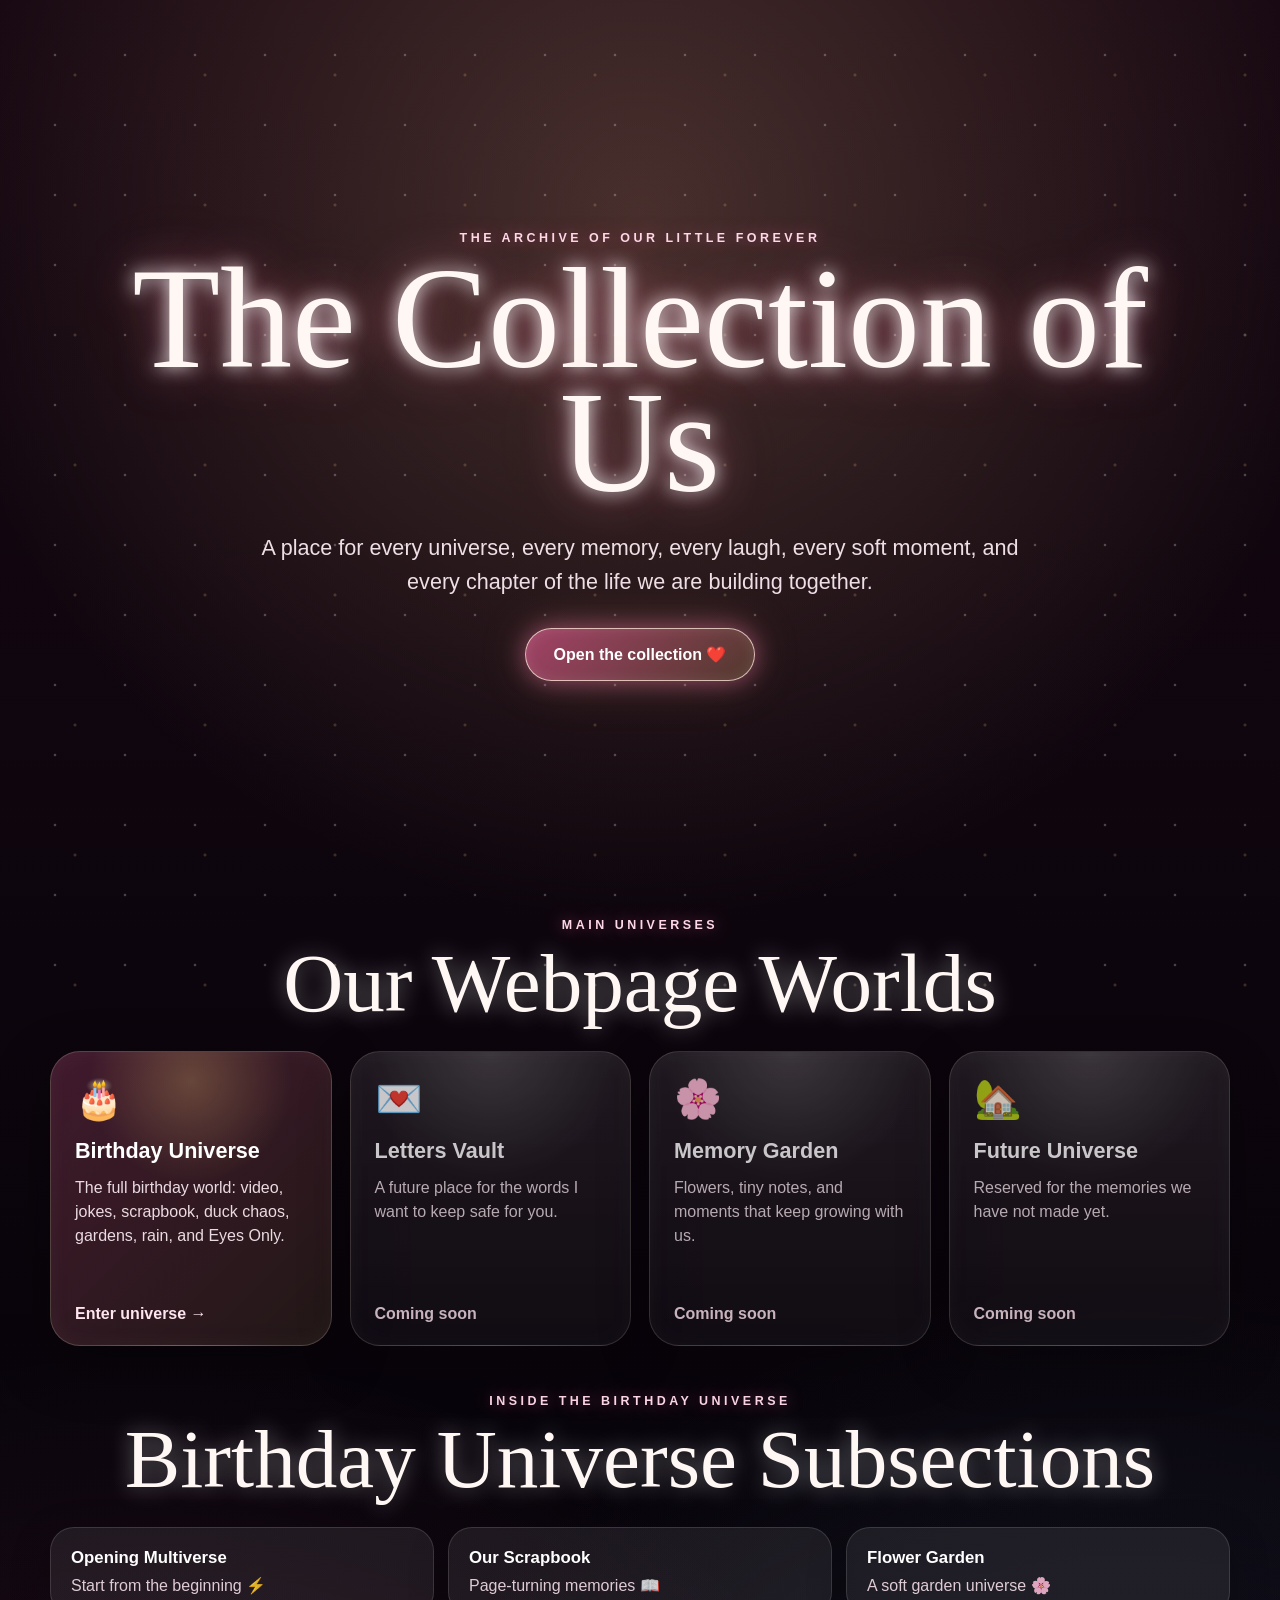
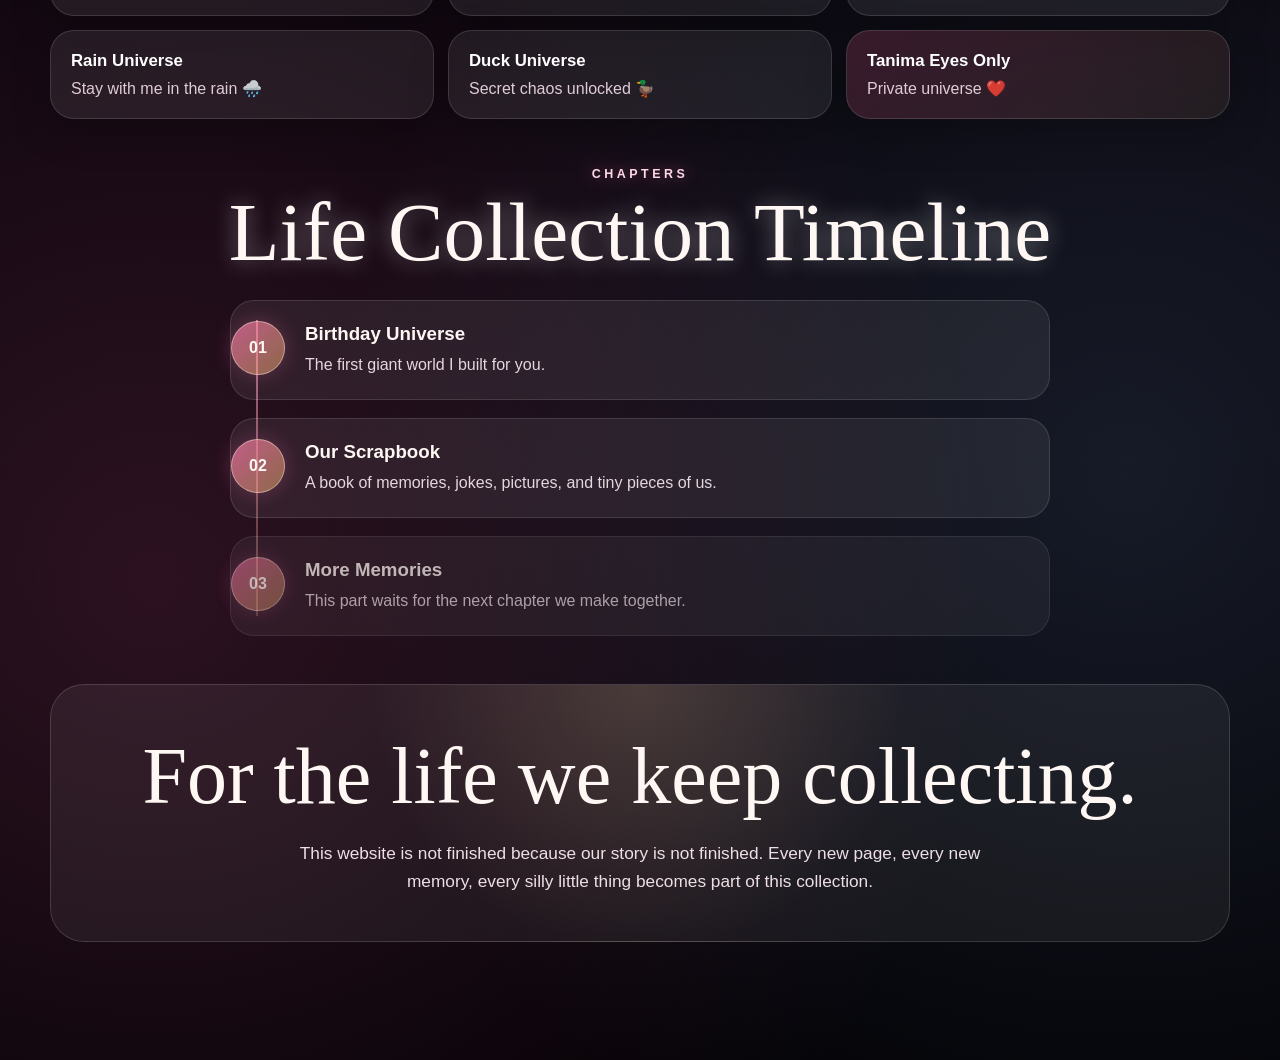
==== index.html @ 2f543d12 "Add files via upload" ====
<!DOCTYPE html>
<html lang="en">
<head>
  <meta charset="UTF-8" />
  <meta name="viewport" content="width=device-width, initial-scale=1.0" />
  <title>The Collection of Us ❤️</title>
  <link rel="stylesheet" href="style.css" />
</head>
<body>
  <div class="stars"></div>

  <main class="collection-page">
    <section class="hero">
      <p class="kicker">The archive of our little forever</p>
      <h1>The Collection of Us</h1>
      <p class="hero-text">
        A place for every universe, every memory, every laugh, every soft moment,
        and every chapter of the life we are building together.
      </p>
      <a class="main-enter" href="#collection">Open the collection ❤️</a>
    </section>

    <section id="collection" class="collection-section">
      <div class="section-heading">
        <p>main universes</p>
        <h2>Our Webpage Worlds</h2>
      </div>

      <div class="universe-grid">
        <a class="universe-card birthday-card" href="https://ashtonfarmer.github.io/AmarMishti/">
          <span class="icon">🎂</span>
          <h3>Birthday Universe</h3>
          <p>The full birthday world: video, jokes, scrapbook, duck chaos, gardens, rain, and Eyes Only.</p>
          <span class="enter">Enter universe →</span>
        </a>

        <article class="universe-card locked">
          <span class="icon">💌</span>
          <h3>Letters Vault</h3>
          <p>A future place for the words I want to keep safe for you.</p>
          <span class="enter">Coming soon</span>
        </article>

        <article class="universe-card locked">
          <span class="icon">🌸</span>
          <h3>Memory Garden</h3>
          <p>Flowers, tiny notes, and moments that keep growing with us.</p>
          <span class="enter">Coming soon</span>
        </article>

        <article class="universe-card locked">
          <span class="icon">🏡</span>
          <h3>Future Universe</h3>
          <p>Reserved for the memories we have not made yet.</p>
          <span class="enter">Coming soon</span>
        </article>
      </div>
    </section>

    <section class="subsection">
      <div class="section-heading">
        <p>inside the birthday universe</p>
        <h2>Birthday Universe Subsections</h2>
      </div>

      <div class="sub-grid">
        <a href="https://ashtonfarmer.github.io/AmarMishti/" class="sub-card">
          <strong>Opening Multiverse</strong>
          <span>Start from the beginning ⚡</span>
        </a>
        <a href="https://ashtonfarmer.github.io/AmarMishti/scrapbook.html" class="sub-card">
          <strong>Our Scrapbook</strong>
          <span>Page-turning memories 📖</span>
        </a>
        <a href="https://ashtonfarmer.github.io/AmarMishti/flower-garden.html" class="sub-card">
          <strong>Flower Garden</strong>
          <span>A soft garden universe 🌸</span>
        </a>
        <a href="https://ashtonfarmer.github.io/AmarMishti/rain-universe.html" class="sub-card">
          <strong>Rain Universe</strong>
          <span>Stay with me in the rain 🌧️</span>
        </a>
        <a href="https://ashtonfarmer.github.io/AmarMishti/duck-game.html" class="sub-card">
          <strong>Duck Universe</strong>
          <span>Secret chaos unlocked 🦆</span>
        </a>
        <a href="https://ashtonfarmer.github.io/AmarMishti/tanima-eyes-only.html" class="sub-card private-card">
          <strong>Tanima Eyes Only</strong>
          <span>Private universe ❤️</span>
        </a>
      </div>
    </section>

    <section class="timeline">
      <div class="section-heading">
        <p>chapters</p>
        <h2>Life Collection Timeline</h2>
      </div>

      <div class="timeline-line">
        <div class="moment">
          <span>01</span>
          <h3>Birthday Universe</h3>
          <p>The first giant world I built for you.</p>
        </div>
        <div class="moment">
          <span>02</span>
          <h3>Our Scrapbook</h3>
          <p>A book of memories, jokes, pictures, and tiny pieces of us.</p>
        </div>
        <div class="moment coming">
          <span>03</span>
          <h3>More Memories</h3>
          <p>This part waits for the next chapter we make together.</p>
        </div>
      </div>
    </section>

    <section class="final-note">
      <h2>For the life we keep collecting.</h2>
      <p>
        This website is not finished because our story is not finished.
        Every new page, every new memory, every silly little thing becomes part of this collection.
      </p>
    </section>
  </main>

  <script src="script.js"></script>
</body>
</html>
---- style.css ----
*{box-sizing:border-box}
html{scroll-behavior:smooth}
body{
  margin:0;
  min-height:100vh;
  color:#fff7f3;
  font-family:-apple-system,BlinkMacSystemFont,"Segoe UI",Arial,sans-serif;
  background:
    radial-gradient(circle at 50% 8%,rgba(255,192,145,.22),transparent 28%),
    radial-gradient(circle at 12% 82%,rgba(255,100,170,.16),transparent 34%),
    radial-gradient(circle at 88% 78%,rgba(140,190,255,.13),transparent 34%),
    linear-gradient(180deg,#160711 0%,#08040b 55%,#020104 100%);
  overflow-x:hidden;
}
.stars{
  position:fixed;
  inset:-120px;
  pointer-events:none;
  opacity:.28;
  background-image:
    radial-gradient(circle,rgba(255,255,255,.9) 1px,transparent 1.7px),
    radial-gradient(circle,rgba(255,210,140,.7) 1px,transparent 2px);
  background-size:70px 70px,130px 130px;
  animation:starDrift 35s linear infinite;
  z-index:0;
}
@keyframes starDrift{from{transform:translateY(0)}to{transform:translateY(-180px)}}
.collection-page{
  position:relative;
  z-index:2;
  width:min(1180px,94vw);
  margin:0 auto;
  padding:42px 0 70px;
}
.hero{
  min-height:92vh;
  display:grid;
  place-items:center;
  align-content:center;
  text-align:center;
  padding:42px 0;
}
.kicker,.section-heading p{
  margin:0 0 12px;
  color:#ffd8e8;
  text-transform:uppercase;
  letter-spacing:.28em;
  font-size:.78rem;
  font-weight:800;
  text-shadow:0 0 16px rgba(255,125,180,.55);
}
.hero h1{
  margin:0;
  font-family:"Brush Script MT","Segoe Script",cursive;
  font-size:clamp(4rem,12vw,9rem);
  font-weight:400;
  line-height:.86;
  text-shadow:0 0 18px rgba(255,255,255,.9),0 0 46px rgba(255,130,180,.58),0 0 90px rgba(255,190,110,.20);
}
.hero-text{
  max-width:760px;
  margin:26px auto 28px;
  color:#fff0f7;
  font-size:clamp(1.05rem,2.4vw,1.35rem);
  line-height:1.6;
  opacity:.92;
}
.main-enter{
  display:inline-block;
  padding:16px 28px;
  border-radius:999px;
  color:white;
  text-decoration:none;
  font-weight:900;
  border:1px solid rgba(255,235,220,.75);
  background:linear-gradient(135deg,rgba(255,100,160,.58),rgba(255,190,120,.22));
  box-shadow:0 0 25px rgba(255,120,180,.48),0 0 52px rgba(255,190,120,.18),inset 0 0 14px rgba(255,255,255,.10);
}
.collection-section,.subsection,.timeline,.final-note{margin:48px 0}
.section-heading{text-align:center;margin-bottom:28px}
.section-heading h2{
  margin:0;
  font-family:"Brush Script MT","Segoe Script",cursive;
  font-size:clamp(2.6rem,7vw,5.2rem);
  font-weight:400;
  line-height:.95;
  text-shadow:0 0 22px rgba(255,255,255,.42);
}
.universe-grid{
  display:grid;
  grid-template-columns:repeat(4,1fr);
  gap:18px;
}
.universe-card{
  position:relative;
  min-height:295px;
  padding:24px;
  border-radius:30px;
  color:white;
  text-decoration:none;
  overflow:hidden;
  background:radial-gradient(circle at top,rgba(255,255,255,.16),transparent 40%),linear-gradient(180deg,rgba(255,255,255,.11),rgba(255,255,255,.045));
  border:1px solid rgba(255,235,220,.20);
  box-shadow:0 18px 55px rgba(0,0,0,.38),inset 0 0 24px rgba(255,255,255,.045);
  backdrop-filter:blur(7px);
  transition:transform .35s ease, box-shadow .35s ease, border-color .35s ease;
}
.universe-card:hover{
  transform:translateY(-8px) scale(1.015);
  border-color:rgba(255,235,220,.42);
  box-shadow:0 24px 70px rgba(0,0,0,.48),0 0 32px rgba(255,130,180,.20),inset 0 0 26px rgba(255,255,255,.06);
}
.birthday-card{background:radial-gradient(circle at 50% 10%,rgba(255,210,120,.24),transparent 34%),linear-gradient(135deg,rgba(255,100,160,.22),rgba(255,190,120,.10))}
.locked{opacity:.78}
.icon{display:block;font-size:2.4rem;margin-bottom:16px}
.universe-card h3{margin:0 0 12px;font-size:1.35rem}
.universe-card p{margin:0;color:#fff0f7;line-height:1.5;opacity:.9}
.enter{position:absolute;left:24px;bottom:22px;color:#ffe5ef;font-weight:900}
.sub-grid{
  display:grid;
  grid-template-columns:repeat(3,1fr);
  gap:14px;
}
.sub-card{
  display:flex;
  flex-direction:column;
  gap:8px;
  padding:20px;
  border-radius:24px;
  color:white;
  text-decoration:none;
  background:rgba(255,255,255,.075);
  border:1px solid rgba(255,255,255,.13);
  box-shadow:0 12px 38px rgba(0,0,0,.25);
  transition:transform .28s ease, background .28s ease, border-color .28s ease;
}
.sub-card:hover{
  transform:translateY(-5px);
  background:rgba(255,255,255,.11);
  border-color:rgba(255,230,220,.32);
}
.sub-card strong{font-size:1.05rem}
.sub-card span{color:#ffe9f2;opacity:.86}
.private-card{background:linear-gradient(135deg,rgba(255,95,150,.18),rgba(255,190,120,.08))}
.timeline-line{
  position:relative;
  display:grid;
  gap:18px;
  max-width:820px;
  margin:0 auto;
}
.timeline-line:before{
  content:"";
  position:absolute;
  left:26px;
  top:20px;
  bottom:20px;
  width:2px;
  background:linear-gradient(180deg,rgba(255,150,190,.65),rgba(255,210,130,.20));
}
.moment{
  position:relative;
  padding:22px 22px 22px 74px;
  border-radius:24px;
  background:rgba(255,255,255,.07);
  border:1px solid rgba(255,255,255,.12);
}
.moment span{
  position:absolute;
  left:0;
  top:20px;
  width:54px;
  height:54px;
  display:grid;
  place-items:center;
  border-radius:50%;
  font-weight:900;
  background:linear-gradient(135deg,rgba(255,120,175,.70),rgba(255,195,110,.45));
  border:1px solid rgba(255,235,220,.45);
  box-shadow:0 0 20px rgba(255,120,180,.25);
}
.moment h3{margin:0 0 8px}
.moment p{margin:0;color:#fff0f7;line-height:1.5;opacity:.88}
.coming{opacity:.72}
.final-note{
  text-align:center;
  padding:46px 24px;
  border-radius:34px;
  background:radial-gradient(circle at top,rgba(255,210,150,.16),transparent 42%),rgba(255,255,255,.06);
  border:1px solid rgba(255,255,255,.14);
}
.final-note h2{
  margin:0;
  font-family:"Brush Script MT","Segoe Script",cursive;
  font-size:clamp(2.5rem,7vw,5rem);
  font-weight:400;
}
.final-note p{
  max-width:720px;
  margin:18px auto 0;
  color:#fff0f7;
  line-height:1.6;
  font-size:1.08rem;
  opacity:.92;
}
@media(max-width:980px){
  .universe-grid{grid-template-columns:repeat(2,1fr)}
  .sub-grid{grid-template-columns:repeat(2,1fr)}
}
@media(max-width:620px){
  .collection-page{width:min(94vw,520px);padding-top:26px}
  .hero{min-height:88vh}
  .universe-grid,.sub-grid{grid-template-columns:1fr}
  .universe-card{min-height:240px}
  .timeline-line:before{left:20px}
  .moment{padding-left:62px}
  .moment span{width:42px;height:42px}
}
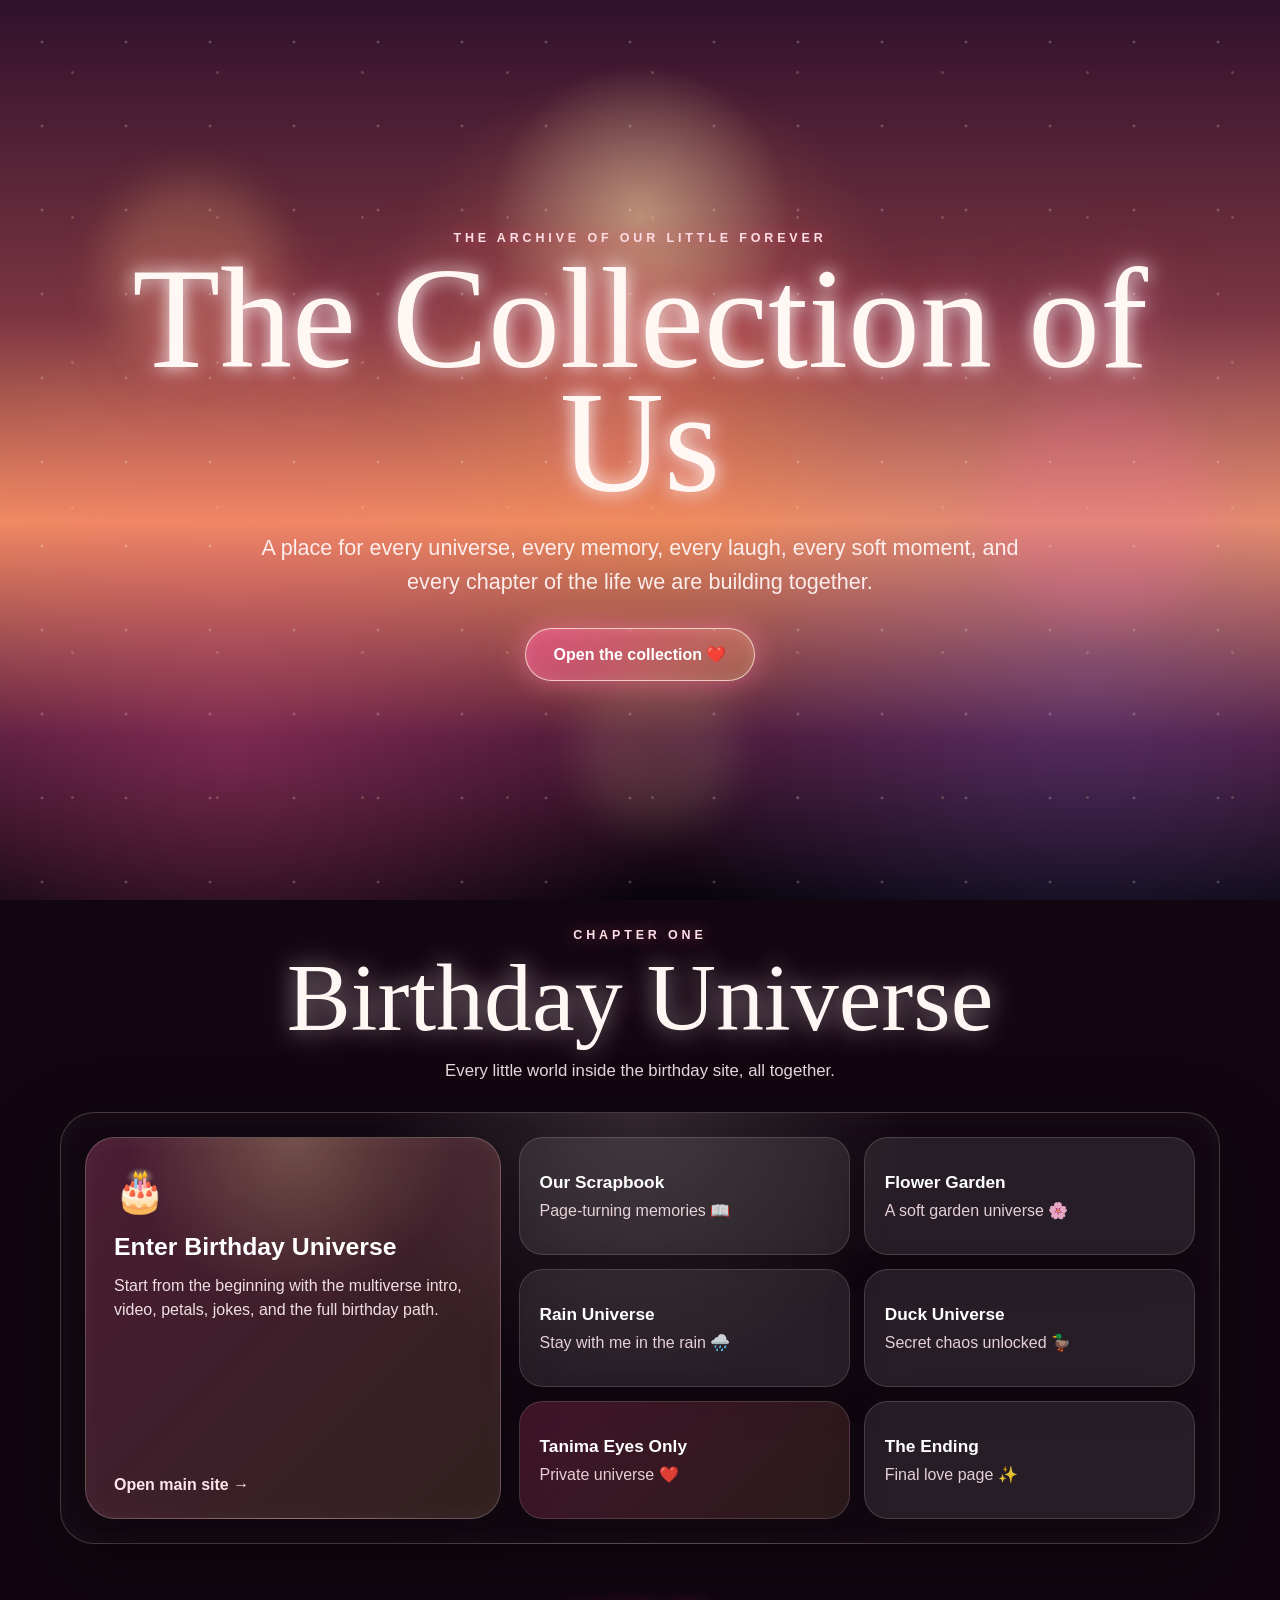
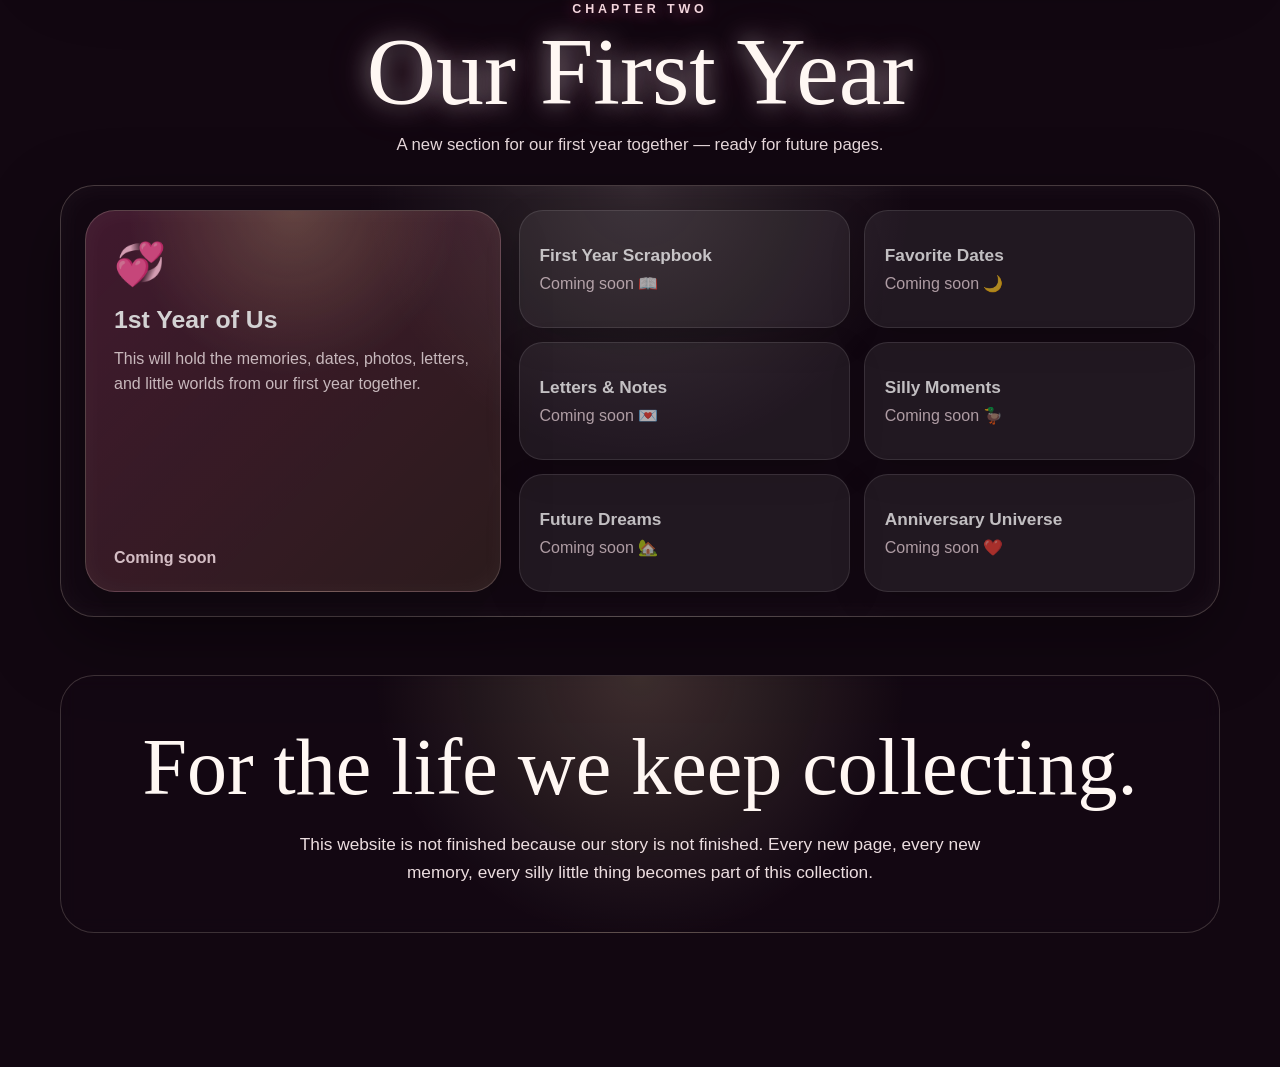
==== commit 20a9dfee: "Add files via upload" ====
--- a/index.html
+++ b/index.html
@@ -7,7 +7,10 @@
   <link rel="stylesheet" href="style.css" />
 </head>
 <body>
-  <div class="stars"></div>
+  <div class="sunset-sky" aria-hidden="true"></div>
+  <div class="floating-light light-one" aria-hidden="true"></div>
+  <div class="floating-light light-two" aria-hidden="true"></div>
+  <div class="floating-light light-three" aria-hidden="true"></div>
 
   <main class="collection-page">
     <section class="hero">
@@ -22,96 +25,98 @@
 
     <section id="collection" class="collection-section">
       <div class="section-heading">
-        <p>main universes</p>
-        <h2>Our Webpage Worlds</h2>
+        <p>chapter one</p>
+        <h2>Birthday Universe</h2>
+        <span>Every little world inside the birthday site, all together.</span>
       </div>
 
-      <div class="universe-grid">
-        <a class="universe-card birthday-card" href="https://ashtonfarmer.github.io/AmarMishti/">
+      <div class="section-card birthday-world">
+        <a class="feature-card" href="https://ashtonfarmer.github.io/AmarMishti/">
           <span class="icon">🎂</span>
-          <h3>Birthday Universe</h3>
-          <p>The full birthday world: video, jokes, scrapbook, duck chaos, gardens, rain, and Eyes Only.</p>
-          <span class="enter">Enter universe →</span>
+          <h3>Enter Birthday Universe</h3>
+          <p>Start from the beginning with the multiverse intro, video, petals, jokes, and the full birthday path.</p>
+          <b>Open main site →</b>
         </a>
 
-        <article class="universe-card locked">
-          <span class="icon">💌</span>
-          <h3>Letters Vault</h3>
-          <p>A future place for the words I want to keep safe for you.</p>
-          <span class="enter">Coming soon</span>
-        </article>
+        <div class="sub-grid">
+          <a href="https://ashtonfarmer.github.io/AmarMishti/scrapbook.html" class="sub-card">
+            <strong>Our Scrapbook</strong>
+            <span>Page-turning memories 📖</span>
+          </a>
 
-        <article class="universe-card locked">
-          <span class="icon">🌸</span>
-          <h3>Memory Garden</h3>
-          <p>Flowers, tiny notes, and moments that keep growing with us.</p>
-          <span class="enter">Coming soon</span>
-        </article>
+          <a href="https://ashtonfarmer.github.io/AmarMishti/flower-garden.html" class="sub-card">
+            <strong>Flower Garden</strong>
+            <span>A soft garden universe 🌸</span>
+          </a>
 
-        <article class="universe-card locked">
-          <span class="icon">🏡</span>
-          <h3>Future Universe</h3>
-          <p>Reserved for the memories we have not made yet.</p>
-          <span class="enter">Coming soon</span>
-        </article>
+          <a href="https://ashtonfarmer.github.io/AmarMishti/rain-universe.html" class="sub-card">
+            <strong>Rain Universe</strong>
+            <span>Stay with me in the rain 🌧️</span>
+          </a>
+
+          <a href="https://ashtonfarmer.github.io/AmarMishti/duck-game.html" class="sub-card">
+            <strong>Duck Universe</strong>
+            <span>Secret chaos unlocked 🦆</span>
+          </a>
+
+          <a href="https://ashtonfarmer.github.io/AmarMishti/tanima-eyes-only.html" class="sub-card private-card">
+            <strong>Tanima Eyes Only</strong>
+            <span>Private universe ❤️</span>
+          </a>
+
+          <a href="https://ashtonfarmer.github.io/AmarMishti/ending.html" class="sub-card">
+            <strong>The Ending</strong>
+            <span>Final love page ✨</span>
+          </a>
+        </div>
       </div>
     </section>
 
-    <section class="subsection">
+    <section class="collection-section">
       <div class="section-heading">
-        <p>inside the birthday universe</p>
-        <h2>Birthday Universe Subsections</h2>
+        <p>chapter two</p>
+        <h2>Our First Year</h2>
+        <span>A new section for our first year together — ready for future pages.</span>
       </div>
 
-      <div class="sub-grid">
-        <a href="https://ashtonfarmer.github.io/AmarMishti/" class="sub-card">
-          <strong>Opening Multiverse</strong>
-          <span>Start from the beginning ⚡</span>
-        </a>
-        <a href="https://ashtonfarmer.github.io/AmarMishti/scrapbook.html" class="sub-card">
-          <strong>Our Scrapbook</strong>
-          <span>Page-turning memories 📖</span>
-        </a>
-        <a href="https://ashtonfarmer.github.io/AmarMishti/flower-garden.html" class="sub-card">
-          <strong>Flower Garden</strong>
-          <span>A soft garden universe 🌸</span>
-        </a>
-        <a href="https://ashtonfarmer.github.io/AmarMishti/rain-universe.html" class="sub-card">
-          <strong>Rain Universe</strong>
-          <span>Stay with me in the rain 🌧️</span>
-        </a>
-        <a href="https://ashtonfarmer.github.io/AmarMishti/duck-game.html" class="sub-card">
-          <strong>Duck Universe</strong>
-          <span>Secret chaos unlocked 🦆</span>
-        </a>
-        <a href="https://ashtonfarmer.github.io/AmarMishti/tanima-eyes-only.html" class="sub-card private-card">
-          <strong>Tanima Eyes Only</strong>
-          <span>Private universe ❤️</span>
-        </a>
-      </div>
-    </section>
+      <div class="section-card year-card">
+        <article class="feature-card locked">
+          <span class="icon">💞</span>
+          <h3>1st Year of Us</h3>
+          <p>This will hold the memories, dates, photos, letters, and little worlds from our first year together.</p>
+          <b>Coming soon</b>
+        </article>
 
-    <section class="timeline">
-      <div class="section-heading">
-        <p>chapters</p>
-        <h2>Life Collection Timeline</h2>
-      </div>
+        <div class="sub-grid">
+          <article class="sub-card locked-small">
+            <strong>First Year Scrapbook</strong>
+            <span>Coming soon 📖</span>
+          </article>
 
-      <div class="timeline-line">
-        <div class="moment">
-          <span>01</span>
-          <h3>Birthday Universe</h3>
-          <p>The first giant world I built for you.</p>
-        </div>
-        <div class="moment">
-          <span>02</span>
-          <h3>Our Scrapbook</h3>
-          <p>A book of memories, jokes, pictures, and tiny pieces of us.</p>
-        </div>
-        <div class="moment coming">
-          <span>03</span>
-          <h3>More Memories</h3>
-          <p>This part waits for the next chapter we make together.</p>
+          <article class="sub-card locked-small">
+            <strong>Favorite Dates</strong>
+            <span>Coming soon 🌙</span>
+          </article>
+
+          <article class="sub-card locked-small">
+            <strong>Letters & Notes</strong>
+            <span>Coming soon 💌</span>
+          </article>
+
+          <article class="sub-card locked-small">
+            <strong>Silly Moments</strong>
+            <span>Coming soon 🦆</span>
+          </article>
+
+          <article class="sub-card locked-small">
+            <strong>Future Dreams</strong>
+            <span>Coming soon 🏡</span>
+          </article>
+
+          <article class="sub-card locked-small">
+            <strong>Anniversary Universe</strong>
+            <span>Coming soon ❤️</span>
+          </article>
         </div>
       </div>
     </section>
--- a/style.css
+++ b/style.css
@@ -5,33 +5,89 @@
   min-height:100vh;
   color:#fff7f3;
   font-family:-apple-system,BlinkMacSystemFont,"Segoe UI",Arial,sans-serif;
+  background:#120711;
+  overflow-x:hidden;
+}
+
+.sunset-sky{
+  position:fixed;
+  inset:0;
+  z-index:0;
+  pointer-events:none;
   background:
-    radial-gradient(circle at 50% 8%,rgba(255,192,145,.22),transparent 28%),
-    radial-gradient(circle at 12% 82%,rgba(255,100,170,.16),transparent 34%),
-    radial-gradient(circle at 88% 78%,rgba(140,190,255,.13),transparent 34%),
-    linear-gradient(180deg,#160711 0%,#08040b 55%,#020104 100%);
-  overflow-x:hidden;
-}
-.stars{
+    radial-gradient(circle at 50% 24%, rgba(255,238,186,.46), transparent 16%),
+    radial-gradient(circle at 50% 36%, rgba(255,151,100,.34), transparent 30%),
+    radial-gradient(circle at 18% 82%, rgba(255,88,148,.28), transparent 34%),
+    radial-gradient(circle at 85% 76%, rgba(132,119,255,.22), transparent 34%),
+    linear-gradient(180deg,#30112b 0%,#7b3542 35%,#ef8d5f 58%,#4a1836 82%,#08040b 100%);
+}
+
+.sunset-sky:after{
+  content:"";
+  position:absolute;
+  inset:0;
+  background:
+    radial-gradient(circle,rgba(255,255,255,.82) 1px,transparent 1.8px),
+    radial-gradient(circle,rgba(255,222,156,.70) 1px,transparent 2px);
+  background-size:84px 84px,145px 145px;
+  opacity:.28;
+  animation:starDrift 42s linear infinite;
+}
+
+@keyframes starDrift{
+  from{transform:translateY(0)}
+  to{transform:translateY(-180px)}
+}
+
+.floating-light{
   position:fixed;
-  inset:-120px;
+  z-index:1;
   pointer-events:none;
-  opacity:.28;
-  background-image:
-    radial-gradient(circle,rgba(255,255,255,.9) 1px,transparent 1.7px),
-    radial-gradient(circle,rgba(255,210,140,.7) 1px,transparent 2px);
-  background-size:70px 70px,130px 130px;
-  animation:starDrift 35s linear infinite;
-  z-index:0;
-}
-@keyframes starDrift{from{transform:translateY(0)}to{transform:translateY(-180px)}}
+  border-radius:999px;
+  filter:blur(22px);
+  opacity:.55;
+  animation:floatGlow 9s ease-in-out infinite;
+}
+
+.light-one{
+  width:180px;
+  height:180px;
+  left:8vw;
+  top:20vh;
+  background:rgba(255,185,116,.42);
+}
+
+.light-two{
+  width:230px;
+  height:230px;
+  right:5vw;
+  top:44vh;
+  background:rgba(255,104,165,.30);
+  animation-delay:-3s;
+}
+
+.light-three{
+  width:160px;
+  height:160px;
+  left:45vw;
+  bottom:8vh;
+  background:rgba(255,228,165,.24);
+  animation-delay:-6s;
+}
+
+@keyframes floatGlow{
+  0%,100%{transform:translateY(0) scale(1)}
+  50%{transform:translateY(-28px) scale(1.08)}
+}
+
 .collection-page{
   position:relative;
   z-index:2;
-  width:min(1180px,94vw);
+  width:min(1160px,94vw);
   margin:0 auto;
-  padding:42px 0 70px;
-}
+  padding:42px 0 76px;
+}
+
 .hero{
   min-height:92vh;
   display:grid;
@@ -40,31 +96,39 @@
   text-align:center;
   padding:42px 0;
 }
-.kicker,.section-heading p{
+
+.kicker,
+.section-heading p{
   margin:0 0 12px;
-  color:#ffd8e8;
+  color:#ffe0e8;
   text-transform:uppercase;
-  letter-spacing:.28em;
+  letter-spacing:.31em;
   font-size:.78rem;
-  font-weight:800;
-  text-shadow:0 0 16px rgba(255,125,180,.55);
-}
+  font-weight:900;
+  text-shadow:0 0 16px rgba(255,110,170,.65);
+}
+
 .hero h1{
   margin:0;
   font-family:"Brush Script MT","Segoe Script",cursive;
   font-size:clamp(4rem,12vw,9rem);
   font-weight:400;
   line-height:.86;
-  text-shadow:0 0 18px rgba(255,255,255,.9),0 0 46px rgba(255,130,180,.58),0 0 90px rgba(255,190,110,.20);
-}
+  text-shadow:
+    0 0 18px rgba(255,255,255,.95),
+    0 0 48px rgba(255,102,165,.56),
+    0 0 100px rgba(255,198,109,.25);
+}
+
 .hero-text{
   max-width:760px;
   margin:26px auto 28px;
-  color:#fff0f7;
+  color:#fff4f4;
   font-size:clamp(1.05rem,2.4vw,1.35rem);
   line-height:1.6;
-  opacity:.92;
-}
+  opacity:.95;
+}
+
 .main-enter{
   display:inline-block;
   padding:16px 28px;
@@ -72,147 +136,211 @@
   color:white;
   text-decoration:none;
   font-weight:900;
-  border:1px solid rgba(255,235,220,.75);
-  background:linear-gradient(135deg,rgba(255,100,160,.58),rgba(255,190,120,.22));
-  box-shadow:0 0 25px rgba(255,120,180,.48),0 0 52px rgba(255,190,120,.18),inset 0 0 14px rgba(255,255,255,.10);
-}
-.collection-section,.subsection,.timeline,.final-note{margin:48px 0}
-.section-heading{text-align:center;margin-bottom:28px}
+  border:1px solid rgba(255,235,220,.78);
+  background:linear-gradient(135deg,rgba(255,88,150,.62),rgba(255,183,98,.30));
+  box-shadow:0 0 26px rgba(255,108,170,.50),0 0 56px rgba(255,187,102,.22),inset 0 0 14px rgba(255,255,255,.12);
+}
+
+.collection-section,
+.final-note{
+  margin:58px 0;
+}
+
+.section-heading{
+  text-align:center;
+  margin-bottom:28px;
+}
+
 .section-heading h2{
   margin:0;
   font-family:"Brush Script MT","Segoe Script",cursive;
-  font-size:clamp(2.6rem,7vw,5.2rem);
+  font-size:clamp(3rem,8vw,6rem);
   font-weight:400;
-  line-height:.95;
-  text-shadow:0 0 22px rgba(255,255,255,.42);
-}
-.universe-grid{
+  line-height:.92;
+  text-shadow:0 0 24px rgba(255,255,255,.52),0 0 48px rgba(255,115,170,.22);
+}
+
+.section-heading span{
+  display:block;
+  margin:16px auto 0;
+  max-width:720px;
+  color:#fff0f2;
+  font-size:1.05rem;
+  line-height:1.5;
+  opacity:.9;
+}
+
+.section-card{
+  padding:24px;
+  border-radius:34px;
+  background:
+    radial-gradient(circle at top,rgba(255,247,230,.13),transparent 38%),
+    rgba(22,11,22,.48);
+  border:1px solid rgba(255,236,220,.22);
+  box-shadow:0 24px 75px rgba(0,0,0,.34),inset 0 0 28px rgba(255,255,255,.045);
+  backdrop-filter:blur(9px);
+}
+
+.birthday-world{
   display:grid;
-  grid-template-columns:repeat(4,1fr);
+  grid-template-columns:minmax(260px, .86fr) 1.4fr;
   gap:18px;
-}
-.universe-card{
+  align-items:stretch;
+}
+
+.year-card{
+  display:grid;
+  grid-template-columns:minmax(260px, .86fr) 1.4fr;
+  gap:18px;
+  align-items:stretch;
+}
+
+.feature-card{
   position:relative;
-  min-height:295px;
-  padding:24px;
+  min-height:310px;
+  padding:28px;
   border-radius:30px;
   color:white;
   text-decoration:none;
   overflow:hidden;
-  background:radial-gradient(circle at top,rgba(255,255,255,.16),transparent 40%),linear-gradient(180deg,rgba(255,255,255,.11),rgba(255,255,255,.045));
-  border:1px solid rgba(255,235,220,.20);
-  box-shadow:0 18px 55px rgba(0,0,0,.38),inset 0 0 24px rgba(255,255,255,.045);
-  backdrop-filter:blur(7px);
-  transition:transform .35s ease, box-shadow .35s ease, border-color .35s ease;
-}
-.universe-card:hover{
-  transform:translateY(-8px) scale(1.015);
-  border-color:rgba(255,235,220,.42);
-  box-shadow:0 24px 70px rgba(0,0,0,.48),0 0 32px rgba(255,130,180,.20),inset 0 0 26px rgba(255,255,255,.06);
-}
-.birthday-card{background:radial-gradient(circle at 50% 10%,rgba(255,210,120,.24),transparent 34%),linear-gradient(135deg,rgba(255,100,160,.22),rgba(255,190,120,.10))}
-.locked{opacity:.78}
-.icon{display:block;font-size:2.4rem;margin-bottom:16px}
-.universe-card h3{margin:0 0 12px;font-size:1.35rem}
-.universe-card p{margin:0;color:#fff0f7;line-height:1.5;opacity:.9}
-.enter{position:absolute;left:24px;bottom:22px;color:#ffe5ef;font-weight:900}
+  background:
+    radial-gradient(circle at 50% 0%,rgba(255,225,155,.25),transparent 38%),
+    linear-gradient(135deg,rgba(255,100,160,.24),rgba(255,190,120,.13));
+  border:1px solid rgba(255,235,220,.24);
+  box-shadow:0 18px 55px rgba(0,0,0,.30), inset 0 0 24px rgba(255,255,255,.045);
+  transition:transform .32s ease, box-shadow .32s ease;
+}
+
+.feature-card:hover{
+  transform:translateY(-7px) scale(1.01);
+  box-shadow:0 26px 75px rgba(0,0,0,.42),0 0 34px rgba(255,130,170,.25),inset 0 0 26px rgba(255,255,255,.06);
+}
+
+.locked{
+  opacity:.82;
+}
+
+.icon{
+  display:block;
+  font-size:2.6rem;
+  margin-bottom:18px;
+}
+
+.feature-card h3{
+  margin:0 0 13px;
+  font-size:1.55rem;
+}
+
+.feature-card p{
+  margin:0;
+  color:#fff0f2;
+  line-height:1.55;
+  opacity:.92;
+}
+
+.feature-card b{
+  position:absolute;
+  left:28px;
+  bottom:24px;
+  color:#ffe6ec;
+}
+
 .sub-grid{
   display:grid;
-  grid-template-columns:repeat(3,1fr);
+  grid-template-columns:repeat(2,1fr);
   gap:14px;
 }
+
 .sub-card{
   display:flex;
   flex-direction:column;
+  justify-content:center;
   gap:8px;
+  min-height:118px;
   padding:20px;
   border-radius:24px;
   color:white;
   text-decoration:none;
-  background:rgba(255,255,255,.075);
-  border:1px solid rgba(255,255,255,.13);
-  box-shadow:0 12px 38px rgba(0,0,0,.25);
-  transition:transform .28s ease, background .28s ease, border-color .28s ease;
-}
+  background:rgba(255,255,255,.085);
+  border:1px solid rgba(255,255,255,.145);
+  box-shadow:0 12px 38px rgba(0,0,0,.22);
+  transition:transform .26s ease, background .26s ease, border-color .26s ease;
+}
+
 .sub-card:hover{
   transform:translateY(-5px);
-  background:rgba(255,255,255,.11);
-  border-color:rgba(255,230,220,.32);
-}
-.sub-card strong{font-size:1.05rem}
-.sub-card span{color:#ffe9f2;opacity:.86}
-.private-card{background:linear-gradient(135deg,rgba(255,95,150,.18),rgba(255,190,120,.08))}
-.timeline-line{
-  position:relative;
-  display:grid;
-  gap:18px;
-  max-width:820px;
-  margin:0 auto;
-}
-.timeline-line:before{
-  content:"";
-  position:absolute;
-  left:26px;
-  top:20px;
-  bottom:20px;
-  width:2px;
-  background:linear-gradient(180deg,rgba(255,150,190,.65),rgba(255,210,130,.20));
-}
-.moment{
-  position:relative;
-  padding:22px 22px 22px 74px;
-  border-radius:24px;
-  background:rgba(255,255,255,.07);
-  border:1px solid rgba(255,255,255,.12);
-}
-.moment span{
-  position:absolute;
-  left:0;
-  top:20px;
-  width:54px;
-  height:54px;
-  display:grid;
-  place-items:center;
-  border-radius:50%;
-  font-weight:900;
-  background:linear-gradient(135deg,rgba(255,120,175,.70),rgba(255,195,110,.45));
-  border:1px solid rgba(255,235,220,.45);
-  box-shadow:0 0 20px rgba(255,120,180,.25);
-}
-.moment h3{margin:0 0 8px}
-.moment p{margin:0;color:#fff0f7;line-height:1.5;opacity:.88}
-.coming{opacity:.72}
+  background:rgba(255,255,255,.13);
+  border-color:rgba(255,230,220,.36);
+}
+
+.sub-card strong{
+  font-size:1.08rem;
+}
+
+.sub-card span{
+  color:#ffe9ef;
+  opacity:.88;
+}
+
+.private-card{
+  background:linear-gradient(135deg,rgba(255,75,140,.20),rgba(255,185,110,.10));
+}
+
+.locked-small{
+  opacity:.74;
+}
+
 .final-note{
   text-align:center;
   padding:46px 24px;
   border-radius:34px;
-  background:radial-gradient(circle at top,rgba(255,210,150,.16),transparent 42%),rgba(255,255,255,.06);
-  border:1px solid rgba(255,255,255,.14);
-}
+  background:radial-gradient(circle at top,rgba(255,224,172,.18),transparent 42%),rgba(22,11,22,.44);
+  border:1px solid rgba(255,235,220,.18);
+  backdrop-filter:blur(8px);
+}
+
 .final-note h2{
   margin:0;
   font-family:"Brush Script MT","Segoe Script",cursive;
-  font-size:clamp(2.5rem,7vw,5rem);
+  font-size:clamp(2.6rem,7vw,5rem);
   font-weight:400;
 }
+
 .final-note p{
   max-width:720px;
   margin:18px auto 0;
-  color:#fff0f7;
+  color:#fff0f2;
   line-height:1.6;
   font-size:1.08rem;
   opacity:.92;
 }
-@media(max-width:980px){
-  .universe-grid{grid-template-columns:repeat(2,1fr)}
-  .sub-grid{grid-template-columns:repeat(2,1fr)}
-}
+
+@media(max-width:900px){
+  .birthday-world,
+  .year-card{
+    grid-template-columns:1fr;
+  }
+}
+
 @media(max-width:620px){
-  .collection-page{width:min(94vw,520px);padding-top:26px}
-  .hero{min-height:88vh}
-  .universe-grid,.sub-grid{grid-template-columns:1fr}
-  .universe-card{min-height:240px}
-  .timeline-line:before{left:20px}
-  .moment{padding-left:62px}
-  .moment span{width:42px;height:42px}
-}
+  .collection-page{
+    width:min(94vw,520px);
+    padding-top:26px;
+  }
+
+  .hero{
+    min-height:88vh;
+  }
+
+  .section-card{
+    padding:16px;
+  }
+
+  .sub-grid{
+    grid-template-columns:1fr;
+  }
+
+  .feature-card{
+    min-height:250px;
+  }
+}
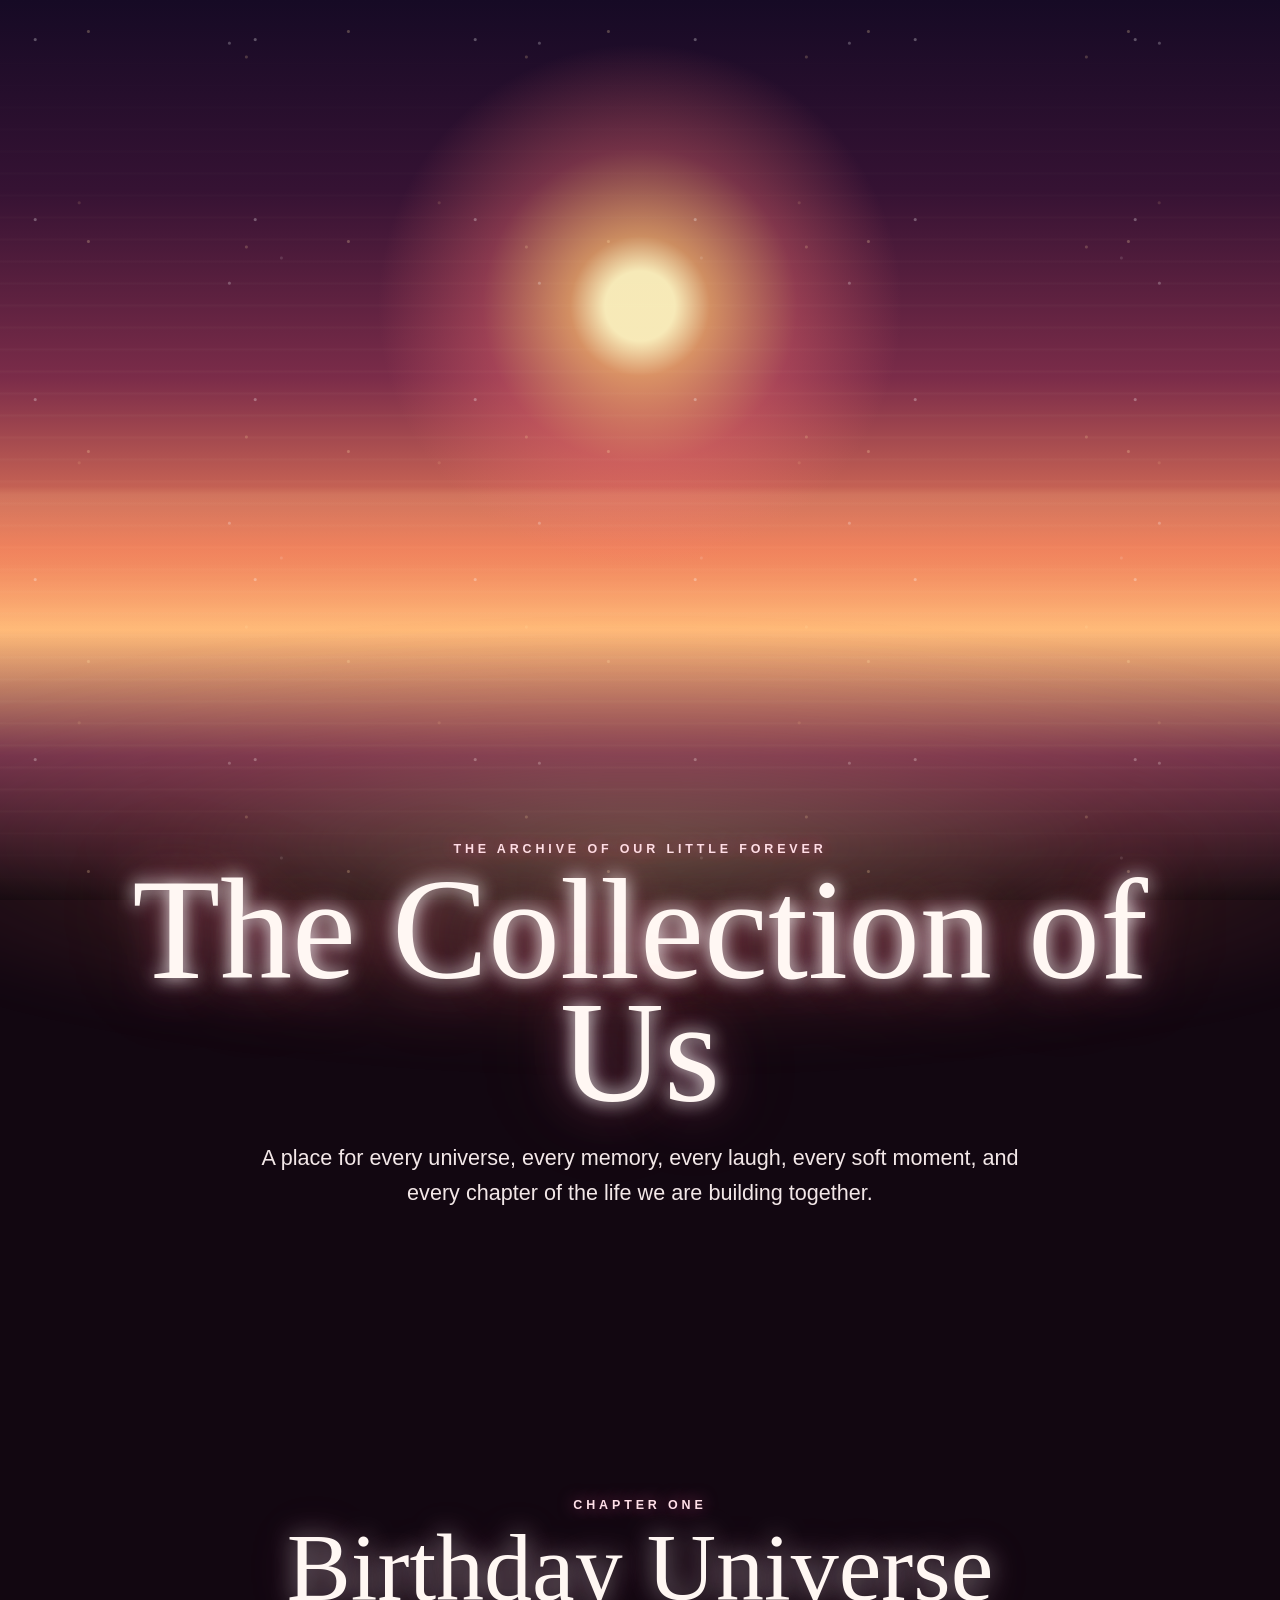
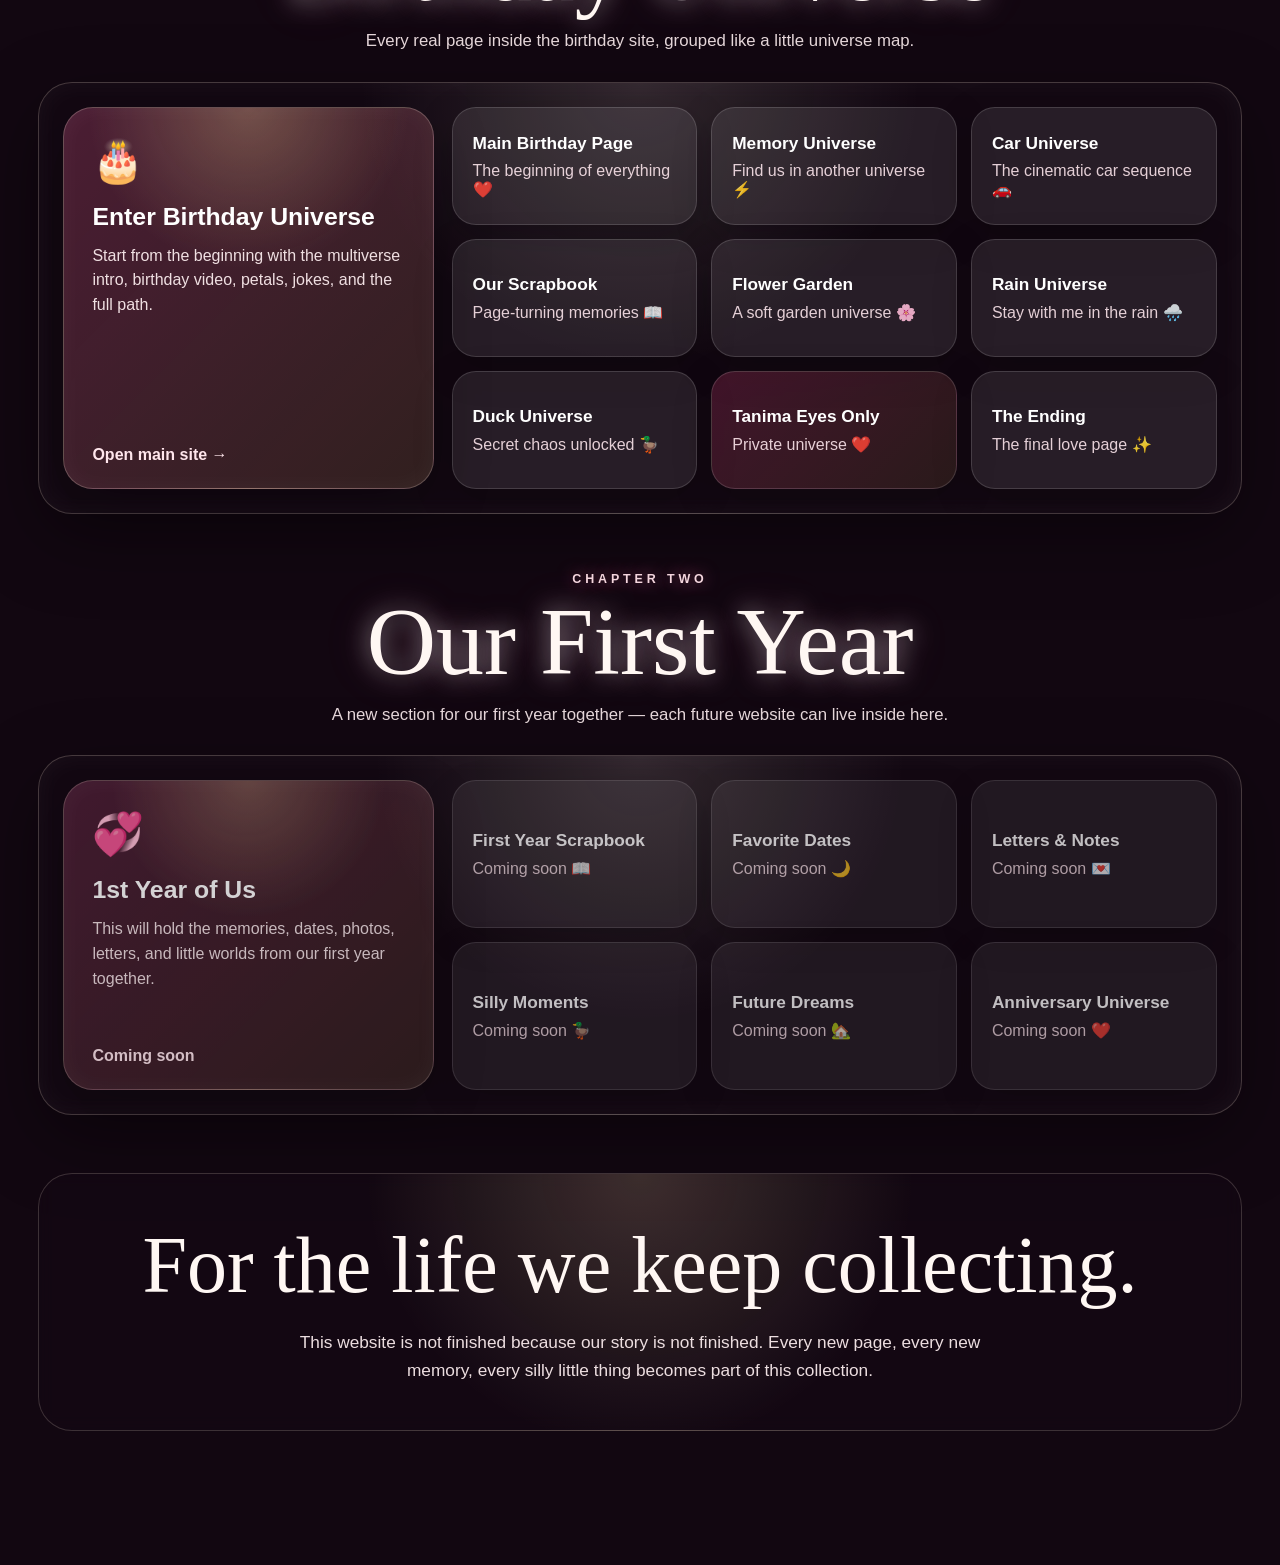
==== commit 8f617f73: "Add files via upload" ====
--- a/index.html
+++ b/index.html
@@ -20,25 +20,39 @@
         A place for every universe, every memory, every laugh, every soft moment,
         and every chapter of the life we are building together.
       </p>
-      <a class="main-enter" href="#collection">Open the collection ❤️</a>
-    </section>
+</section>
 
     <section id="collection" class="collection-section">
       <div class="section-heading">
         <p>chapter one</p>
         <h2>Birthday Universe</h2>
-        <span>Every little world inside the birthday site, all together.</span>
+        <span>Every real page inside the birthday site, grouped like a little universe map.</span>
       </div>
 
       <div class="section-card birthday-world">
         <a class="feature-card" href="https://ashtonfarmer.github.io/AmarMishti/">
           <span class="icon">🎂</span>
           <h3>Enter Birthday Universe</h3>
-          <p>Start from the beginning with the multiverse intro, video, petals, jokes, and the full birthday path.</p>
+          <p>Start from the beginning with the multiverse intro, birthday video, petals, jokes, and the full path.</p>
           <b>Open main site →</b>
         </a>
 
         <div class="sub-grid">
+          <a href="https://ashtonfarmer.github.io/AmarMishti/" class="sub-card">
+            <strong>Main Birthday Page</strong>
+            <span>The beginning of everything ❤️</span>
+          </a>
+
+          <a href="https://ashtonfarmer.github.io/AmarMishti/memory.html" class="sub-card">
+            <strong>Memory Universe</strong>
+            <span>Find us in another universe ⚡</span>
+          </a>
+
+          <a href="https://ashtonfarmer.github.io/AmarMishti/car-sequence.html" class="sub-card">
+            <strong>Car Universe</strong>
+            <span>The cinematic car sequence 🚗</span>
+          </a>
+
           <a href="https://ashtonfarmer.github.io/AmarMishti/scrapbook.html" class="sub-card">
             <strong>Our Scrapbook</strong>
             <span>Page-turning memories 📖</span>
@@ -66,7 +80,7 @@
 
           <a href="https://ashtonfarmer.github.io/AmarMishti/ending.html" class="sub-card">
             <strong>The Ending</strong>
-            <span>Final love page ✨</span>
+            <span>The final love page ✨</span>
           </a>
         </div>
       </div>
@@ -76,7 +90,7 @@
       <div class="section-heading">
         <p>chapter two</p>
         <h2>Our First Year</h2>
-        <span>A new section for our first year together — ready for future pages.</span>
+        <span>A new section for our first year together — each future website can live inside here.</span>
       </div>
 
       <div class="section-card year-card">
--- a/style.css
+++ b/style.css
@@ -8,18 +8,25 @@
   background:#120711;
   overflow-x:hidden;
 }
-
 .sunset-sky{
   position:fixed;
   inset:0;
   z-index:0;
   pointer-events:none;
   background:
-    radial-gradient(circle at 50% 24%, rgba(255,238,186,.46), transparent 16%),
-    radial-gradient(circle at 50% 36%, rgba(255,151,100,.34), transparent 30%),
-    radial-gradient(circle at 18% 82%, rgba(255,88,148,.28), transparent 34%),
-    radial-gradient(circle at 85% 76%, rgba(132,119,255,.22), transparent 34%),
-    linear-gradient(180deg,#30112b 0%,#7b3542 35%,#ef8d5f 58%,#4a1836 82%,#08040b 100%);
+    radial-gradient(circle at 50% 34%, rgba(255,244,190,.95) 0 4%, rgba(255,186,112,.72) 8%, rgba(255,116,116,.33) 18%, transparent 30%),
+    linear-gradient(180deg,#160a25 0%,#351233 21%,#7b2c49 42%,#ee7f5a 61%,#ffbd7a 70%,#71324b 84%,#08040b 100%);
+}
+
+.sunset-sky:before{
+  content:"";
+  position:absolute;
+  inset:0;
+  background:
+    linear-gradient(180deg, transparent 0 54%, rgba(255,216,155,.18) 55%, rgba(255,134,102,.12) 63%, transparent 78%),
+    repeating-linear-gradient(180deg, transparent 0 18px, rgba(255,235,190,.055) 19px, transparent 22px);
+  opacity:.75;
+  mask-image:linear-gradient(180deg, transparent 0%, black 45%, black 86%, transparent 100%);
 }
 
 .sunset-sky:after{
@@ -27,18 +34,33 @@
   position:absolute;
   inset:0;
   background:
-    radial-gradient(circle,rgba(255,255,255,.82) 1px,transparent 1.8px),
-    radial-gradient(circle,rgba(255,222,156,.70) 1px,transparent 2px);
-  background-size:84px 84px,145px 145px;
-  opacity:.28;
-  animation:starDrift 42s linear infinite;
+    radial-gradient(circle at 16% 22%,rgba(255,255,255,.86) 1px,transparent 2px),
+    radial-gradient(circle at 34% 15%,rgba(255,226,168,.76) 1px,transparent 2px),
+    radial-gradient(circle at 74% 18%,rgba(255,255,255,.70) 1px,transparent 2px),
+    radial-gradient(circle at 88% 30%,rgba(255,218,158,.62) 1px,transparent 2px),
+    radial-gradient(circle at 22% 78%,rgba(255,214,150,.40) 1px,transparent 2px),
+    radial-gradient(circle at 67% 86%,rgba(255,255,255,.36) 1px,transparent 2px);
+  background-size:220px 180px,260px 210px,310px 240px,280px 190px,360px 260px,420px 300px;
+  opacity:.34;
+  animation:starDrift 48s linear infinite;
 }
 
-@keyframes starDrift{
-  from{transform:translateY(0)}
-  to{transform:translateY(-180px)}
+body:before{
+  content:"";
+  position:fixed;
+  left:50%;
+  bottom:-18vh;
+  width:140vw;
+  height:48vh;
+  transform:translateX(-50%);
+  z-index:1;
+  pointer-events:none;
+  background:
+    radial-gradient(ellipse at center, rgba(255,215,154,.28), rgba(255,126,106,.12) 38%, transparent 70%);
+  filter:blur(18px);
 }
 
+@keyframes starDrift{from{transform:translateY(0)}to{transform:translateY(-140px)}}to{transform:translateY(-180px)}}
 .floating-light{
   position:fixed;
   z-index:1;
@@ -48,299 +70,60 @@
   opacity:.55;
   animation:floatGlow 9s ease-in-out infinite;
 }
-
-.light-one{
-  width:180px;
-  height:180px;
-  left:8vw;
-  top:20vh;
-  background:rgba(255,185,116,.42);
+.light-one{width:180px;height:180px;left:8vw;top:20vh;background:rgba(255,185,116,.42)}
+.light-two{width:230px;height:230px;right:5vw;top:44vh;background:rgba(255,104,165,.30);animation-delay:-3s}
+.light-three{width:160px;height:160px;left:45vw;bottom:8vh;background:rgba(255,228,165,.24);animation-delay:-6s}
+@keyframes floatGlow{0%,100%{transform:translateY(0) scale(1)}50%{transform:translateY(-28px) scale(1.08)}}
+.collection-page{position:relative;z-index:2;width:min(1240px,94vw);margin:0 auto;padding:42px 0 76px}
+.hero{min-height:92vh;display:grid;place-items:center;align-content:center;text-align:center;padding:42px 0}
+.kicker,.section-heading p{
+  margin:0 0 12px;color:#ffe0e8;text-transform:uppercase;letter-spacing:.31em;font-size:.78rem;font-weight:900;text-shadow:0 0 16px rgba(255,110,170,.65)
 }
-
-.light-two{
-  width:230px;
-  height:230px;
-  right:5vw;
-  top:44vh;
-  background:rgba(255,104,165,.30);
-  animation-delay:-3s;
+.hero h1{
+  margin:0;font-family:"Brush Script MT","Segoe Script",cursive;font-size:clamp(4rem,12vw,9rem);font-weight:400;line-height:.86;
+  text-shadow:0 0 18px rgba(255,255,255,.95),0 0 48px rgba(255,102,165,.56),0 0 100px rgba(255,198,109,.25)
 }
-
-.light-three{
-  width:160px;
-  height:160px;
-  left:45vw;
-  bottom:8vh;
-  background:rgba(255,228,165,.24);
-  animation-delay:-6s;
+.hero-text{max-width:760px;margin:26px auto 0;color:#fff4f4;font-size:clamp(1.05rem,2.4vw,1.35rem);line-height:1.6;opacity:.95}
+.main-enter{
+  display:inline-block;padding:16px 28px;border-radius:999px;color:white;text-decoration:none;font-weight:900;border:1px solid rgba(255,235,220,.78);
+  background:linear-gradient(135deg,rgba(255,88,150,.62),rgba(255,183,98,.30));
+  box-shadow:0 0 26px rgba(255,108,170,.50),0 0 56px rgba(255,187,102,.22),inset 0 0 14px rgba(255,255,255,.12)
 }
-
-@keyframes floatGlow{
-  0%,100%{transform:translateY(0) scale(1)}
-  50%{transform:translateY(-28px) scale(1.08)}
+.collection-section,.final-note{margin:58px 0}
+.section-heading{text-align:center;margin-bottom:28px}
+.section-heading h2{
+  margin:0;font-family:"Brush Script MT","Segoe Script",cursive;font-size:clamp(3rem,8vw,6rem);font-weight:400;line-height:.92;
+  text-shadow:0 0 24px rgba(255,255,255,.52),0 0 48px rgba(255,115,170,.22)
 }
-
-.collection-page{
-  position:relative;
-  z-index:2;
-  width:min(1160px,94vw);
-  margin:0 auto;
-  padding:42px 0 76px;
+.section-heading span{display:block;margin:16px auto 0;max-width:760px;color:#fff0f2;font-size:1.05rem;line-height:1.5;opacity:.9}
+.section-card{
+  padding:24px;border-radius:34px;background:radial-gradient(circle at top,rgba(255,247,230,.13),transparent 38%),rgba(22,11,22,.48);
+  border:1px solid rgba(255,236,220,.22);box-shadow:0 24px 75px rgba(0,0,0,.34),inset 0 0 28px rgba(255,255,255,.045);backdrop-filter:blur(9px)
 }
-
-.hero{
-  min-height:92vh;
-  display:grid;
-  place-items:center;
-  align-content:center;
-  text-align:center;
-  padding:42px 0;
+.birthday-world,.year-card{display:grid;grid-template-columns:minmax(260px,.75fr) 1.55fr;gap:18px;align-items:stretch}
+.feature-card{
+  position:relative;min-height:310px;padding:28px;border-radius:30px;color:white;text-decoration:none;overflow:hidden;
+  background:radial-gradient(circle at 50% 0%,rgba(255,225,155,.25),transparent 38%),linear-gradient(135deg,rgba(255,100,160,.24),rgba(255,190,120,.13));
+  border:1px solid rgba(255,235,220,.24);box-shadow:0 18px 55px rgba(0,0,0,.30), inset 0 0 24px rgba(255,255,255,.045);transition:transform .32s ease, box-shadow .32s ease
 }
-
-.kicker,
-.section-heading p{
-  margin:0 0 12px;
-  color:#ffe0e8;
-  text-transform:uppercase;
-  letter-spacing:.31em;
-  font-size:.78rem;
-  font-weight:900;
-  text-shadow:0 0 16px rgba(255,110,170,.65);
+.feature-card:hover{transform:translateY(-7px) scale(1.01);box-shadow:0 26px 75px rgba(0,0,0,.42),0 0 34px rgba(255,130,170,.25),inset 0 0 26px rgba(255,255,255,.06)}
+.locked{opacity:.82}
+.icon{display:block;font-size:2.6rem;margin-bottom:18px}
+.feature-card h3{margin:0 0 13px;font-size:1.55rem}
+.feature-card p{margin:0;color:#fff0f2;line-height:1.55;opacity:.92}
+.feature-card b{position:absolute;left:28px;bottom:24px;color:#ffe6ec}
+.sub-grid{display:grid;grid-template-columns:repeat(3,1fr);gap:14px}
+.sub-card{
+  display:flex;flex-direction:column;justify-content:center;gap:8px;min-height:118px;padding:20px;border-radius:24px;color:white;text-decoration:none;
+  background:rgba(255,255,255,.085);border:1px solid rgba(255,255,255,.145);box-shadow:0 12px 38px rgba(0,0,0,.22);transition:transform .26s ease, background .26s ease, border-color .26s ease
 }
-
-.hero h1{
-  margin:0;
-  font-family:"Brush Script MT","Segoe Script",cursive;
-  font-size:clamp(4rem,12vw,9rem);
-  font-weight:400;
-  line-height:.86;
-  text-shadow:
-    0 0 18px rgba(255,255,255,.95),
-    0 0 48px rgba(255,102,165,.56),
-    0 0 100px rgba(255,198,109,.25);
-}
-
-.hero-text{
-  max-width:760px;
-  margin:26px auto 28px;
-  color:#fff4f4;
-  font-size:clamp(1.05rem,2.4vw,1.35rem);
-  line-height:1.6;
-  opacity:.95;
-}
-
-.main-enter{
-  display:inline-block;
-  padding:16px 28px;
-  border-radius:999px;
-  color:white;
-  text-decoration:none;
-  font-weight:900;
-  border:1px solid rgba(255,235,220,.78);
-  background:linear-gradient(135deg,rgba(255,88,150,.62),rgba(255,183,98,.30));
-  box-shadow:0 0 26px rgba(255,108,170,.50),0 0 56px rgba(255,187,102,.22),inset 0 0 14px rgba(255,255,255,.12);
-}
-
-.collection-section,
-.final-note{
-  margin:58px 0;
-}
-
-.section-heading{
-  text-align:center;
-  margin-bottom:28px;
-}
-
-.section-heading h2{
-  margin:0;
-  font-family:"Brush Script MT","Segoe Script",cursive;
-  font-size:clamp(3rem,8vw,6rem);
-  font-weight:400;
-  line-height:.92;
-  text-shadow:0 0 24px rgba(255,255,255,.52),0 0 48px rgba(255,115,170,.22);
-}
-
-.section-heading span{
-  display:block;
-  margin:16px auto 0;
-  max-width:720px;
-  color:#fff0f2;
-  font-size:1.05rem;
-  line-height:1.5;
-  opacity:.9;
-}
-
-.section-card{
-  padding:24px;
-  border-radius:34px;
-  background:
-    radial-gradient(circle at top,rgba(255,247,230,.13),transparent 38%),
-    rgba(22,11,22,.48);
-  border:1px solid rgba(255,236,220,.22);
-  box-shadow:0 24px 75px rgba(0,0,0,.34),inset 0 0 28px rgba(255,255,255,.045);
-  backdrop-filter:blur(9px);
-}
-
-.birthday-world{
-  display:grid;
-  grid-template-columns:minmax(260px, .86fr) 1.4fr;
-  gap:18px;
-  align-items:stretch;
-}
-
-.year-card{
-  display:grid;
-  grid-template-columns:minmax(260px, .86fr) 1.4fr;
-  gap:18px;
-  align-items:stretch;
-}
-
-.feature-card{
-  position:relative;
-  min-height:310px;
-  padding:28px;
-  border-radius:30px;
-  color:white;
-  text-decoration:none;
-  overflow:hidden;
-  background:
-    radial-gradient(circle at 50% 0%,rgba(255,225,155,.25),transparent 38%),
-    linear-gradient(135deg,rgba(255,100,160,.24),rgba(255,190,120,.13));
-  border:1px solid rgba(255,235,220,.24);
-  box-shadow:0 18px 55px rgba(0,0,0,.30), inset 0 0 24px rgba(255,255,255,.045);
-  transition:transform .32s ease, box-shadow .32s ease;
-}
-
-.feature-card:hover{
-  transform:translateY(-7px) scale(1.01);
-  box-shadow:0 26px 75px rgba(0,0,0,.42),0 0 34px rgba(255,130,170,.25),inset 0 0 26px rgba(255,255,255,.06);
-}
-
-.locked{
-  opacity:.82;
-}
-
-.icon{
-  display:block;
-  font-size:2.6rem;
-  margin-bottom:18px;
-}
-
-.feature-card h3{
-  margin:0 0 13px;
-  font-size:1.55rem;
-}
-
-.feature-card p{
-  margin:0;
-  color:#fff0f2;
-  line-height:1.55;
-  opacity:.92;
-}
-
-.feature-card b{
-  position:absolute;
-  left:28px;
-  bottom:24px;
-  color:#ffe6ec;
-}
-
-.sub-grid{
-  display:grid;
-  grid-template-columns:repeat(2,1fr);
-  gap:14px;
-}
-
-.sub-card{
-  display:flex;
-  flex-direction:column;
-  justify-content:center;
-  gap:8px;
-  min-height:118px;
-  padding:20px;
-  border-radius:24px;
-  color:white;
-  text-decoration:none;
-  background:rgba(255,255,255,.085);
-  border:1px solid rgba(255,255,255,.145);
-  box-shadow:0 12px 38px rgba(0,0,0,.22);
-  transition:transform .26s ease, background .26s ease, border-color .26s ease;
-}
-
-.sub-card:hover{
-  transform:translateY(-5px);
-  background:rgba(255,255,255,.13);
-  border-color:rgba(255,230,220,.36);
-}
-
-.sub-card strong{
-  font-size:1.08rem;
-}
-
-.sub-card span{
-  color:#ffe9ef;
-  opacity:.88;
-}
-
-.private-card{
-  background:linear-gradient(135deg,rgba(255,75,140,.20),rgba(255,185,110,.10));
-}
-
-.locked-small{
-  opacity:.74;
-}
-
-.final-note{
-  text-align:center;
-  padding:46px 24px;
-  border-radius:34px;
-  background:radial-gradient(circle at top,rgba(255,224,172,.18),transparent 42%),rgba(22,11,22,.44);
-  border:1px solid rgba(255,235,220,.18);
-  backdrop-filter:blur(8px);
-}
-
-.final-note h2{
-  margin:0;
-  font-family:"Brush Script MT","Segoe Script",cursive;
-  font-size:clamp(2.6rem,7vw,5rem);
-  font-weight:400;
-}
-
-.final-note p{
-  max-width:720px;
-  margin:18px auto 0;
-  color:#fff0f2;
-  line-height:1.6;
-  font-size:1.08rem;
-  opacity:.92;
-}
-
-@media(max-width:900px){
-  .birthday-world,
-  .year-card{
-    grid-template-columns:1fr;
-  }
-}
-
-@media(max-width:620px){
-  .collection-page{
-    width:min(94vw,520px);
-    padding-top:26px;
-  }
-
-  .hero{
-    min-height:88vh;
-  }
-
-  .section-card{
-    padding:16px;
-  }
-
-  .sub-grid{
-    grid-template-columns:1fr;
-  }
-
-  .feature-card{
-    min-height:250px;
-  }
-}
+.sub-card:hover{transform:translateY(-5px);background:rgba(255,255,255,.13);border-color:rgba(255,230,220,.36)}
+.sub-card strong{font-size:1.08rem}
+.sub-card span{color:#ffe9ef;opacity:.88}
+.private-card{background:linear-gradient(135deg,rgba(255,75,140,.20),rgba(255,185,110,.10))}
+.locked-small{opacity:.74}
+.final-note{text-align:center;padding:46px 24px;border-radius:34px;background:radial-gradient(circle at top,rgba(255,224,172,.18),transparent 42%),rgba(22,11,22,.44);border:1px solid rgba(255,235,220,.18);backdrop-filter:blur(8px)}
+.final-note h2{margin:0;font-family:"Brush Script MT","Segoe Script",cursive;font-size:clamp(2.6rem,7vw,5rem);font-weight:400}
+.final-note p{max-width:720px;margin:18px auto 0;color:#fff0f2;line-height:1.6;font-size:1.08rem;opacity:.92}
+@media(max-width:1050px){.birthday-world,.year-card{grid-template-columns:1fr}.sub-grid{grid-template-columns:repeat(2,1fr)}}
+@media(max-width:620px){.collection-page{width:min(94vw,520px);padding-top:26px}.hero{min-height:88vh}.section-card{padding:16px}.sub-grid{grid-template-columns:1fr}.feature-card{min-height:250px}}
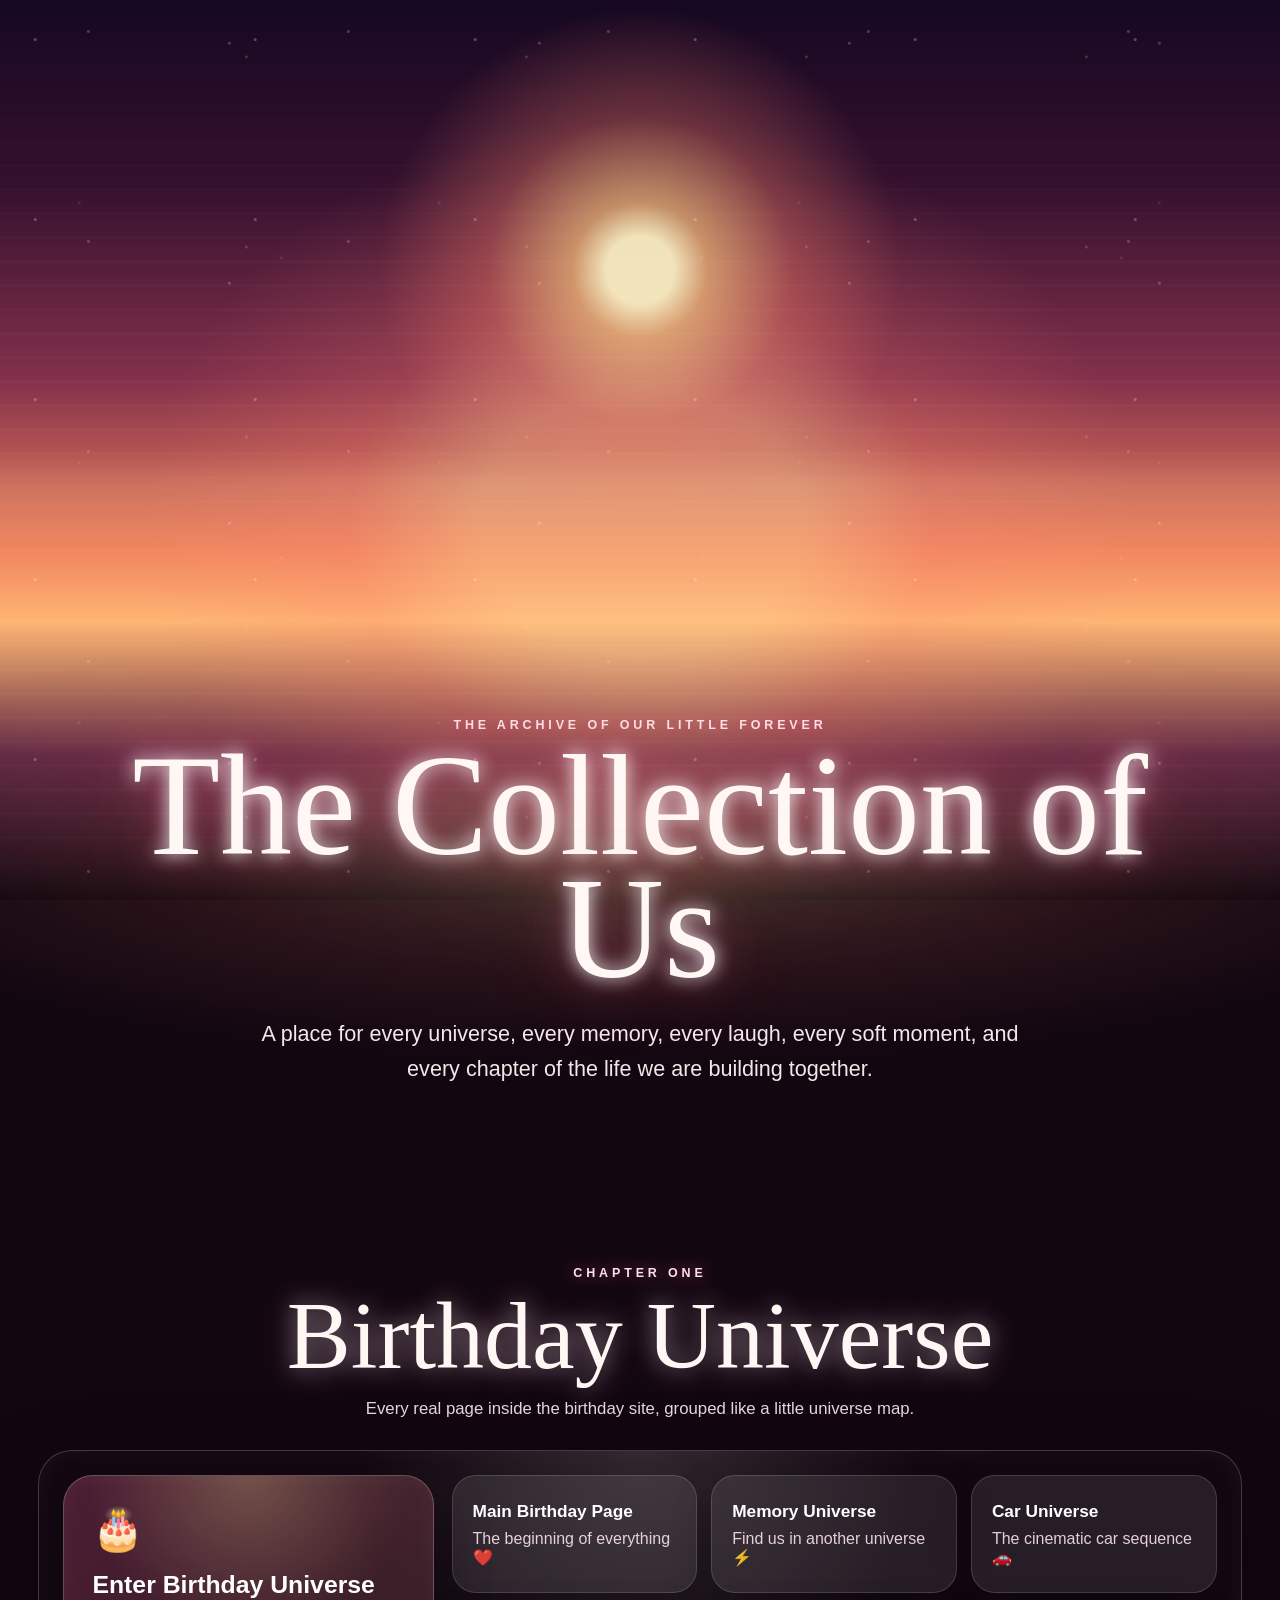
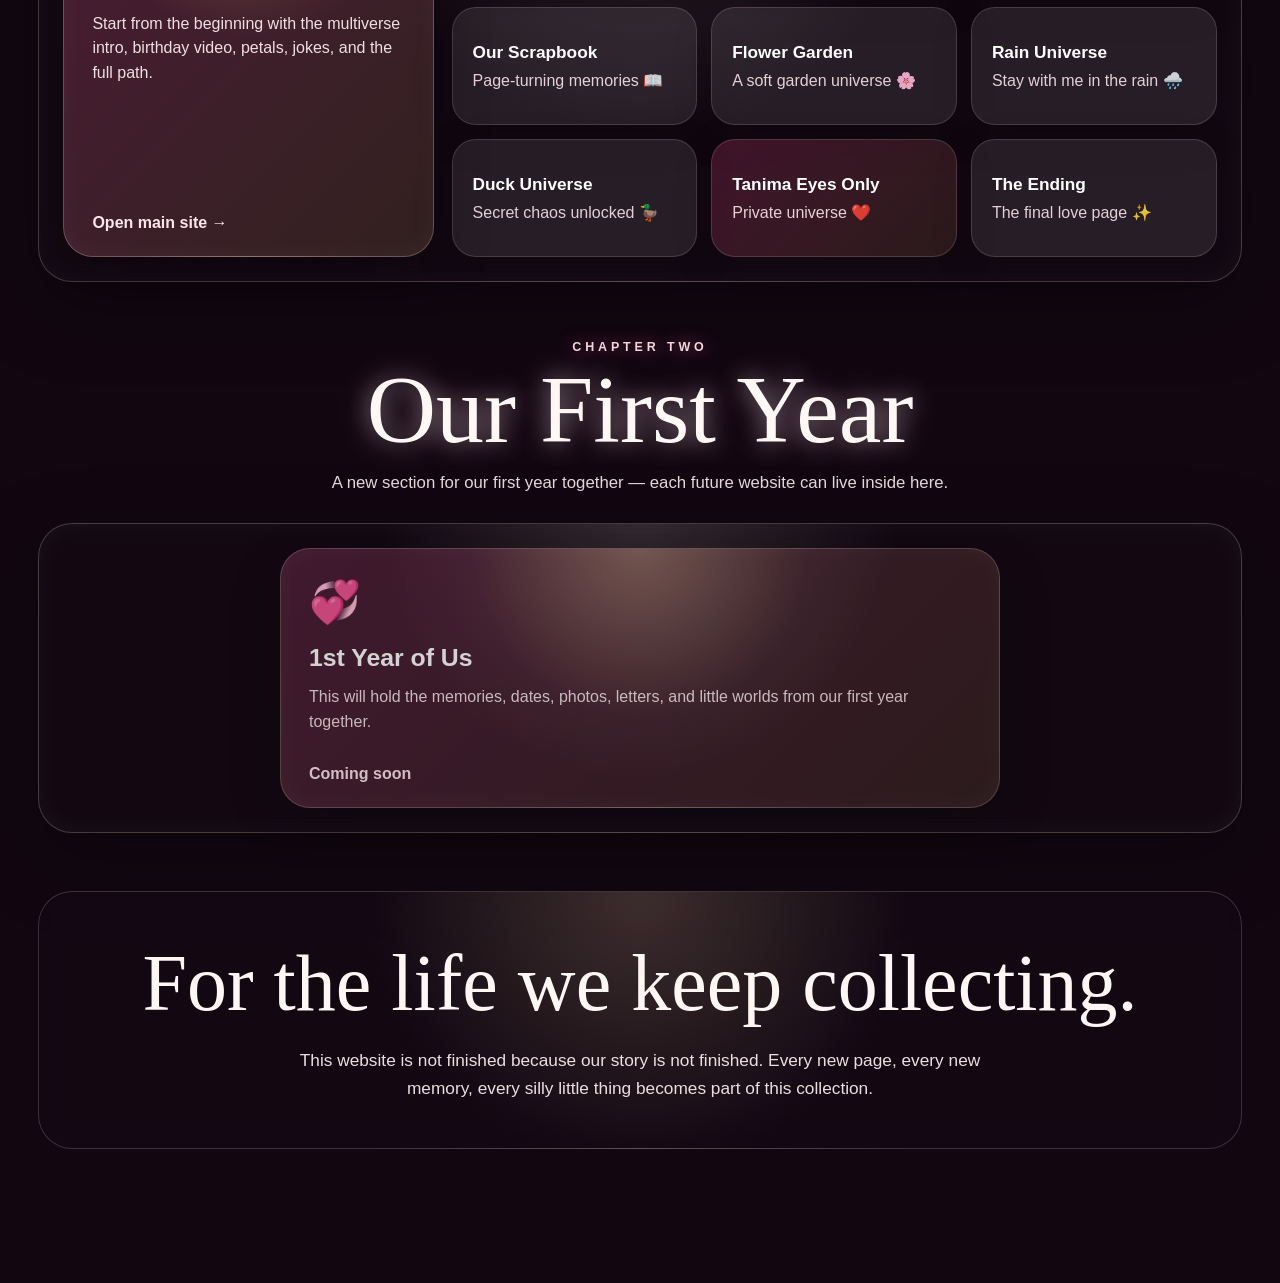
==== commit 04dd5bcd: "Add files via upload" ====
--- a/index.html
+++ b/index.html
@@ -93,45 +93,13 @@
         <span>A new section for our first year together — each future website can live inside here.</span>
       </div>
 
-      <div class="section-card year-card">
-        <article class="feature-card locked">
+      <div class="section-card year-card single-year-card">
+        <article class="feature-card locked first-year-only">
           <span class="icon">💞</span>
           <h3>1st Year of Us</h3>
           <p>This will hold the memories, dates, photos, letters, and little worlds from our first year together.</p>
           <b>Coming soon</b>
         </article>
-
-        <div class="sub-grid">
-          <article class="sub-card locked-small">
-            <strong>First Year Scrapbook</strong>
-            <span>Coming soon 📖</span>
-          </article>
-
-          <article class="sub-card locked-small">
-            <strong>Favorite Dates</strong>
-            <span>Coming soon 🌙</span>
-          </article>
-
-          <article class="sub-card locked-small">
-            <strong>Letters & Notes</strong>
-            <span>Coming soon 💌</span>
-          </article>
-
-          <article class="sub-card locked-small">
-            <strong>Silly Moments</strong>
-            <span>Coming soon 🦆</span>
-          </article>
-
-          <article class="sub-card locked-small">
-            <strong>Future Dreams</strong>
-            <span>Coming soon 🏡</span>
-          </article>
-
-          <article class="sub-card locked-small">
-            <strong>Anniversary Universe</strong>
-            <span>Coming soon ❤️</span>
-          </article>
-        </div>
       </div>
     </section>
 
--- a/style.css
+++ b/style.css
@@ -14,8 +14,9 @@
   z-index:0;
   pointer-events:none;
   background:
-    radial-gradient(circle at 50% 34%, rgba(255,244,190,.95) 0 4%, rgba(255,186,112,.72) 8%, rgba(255,116,116,.33) 18%, transparent 30%),
-    linear-gradient(180deg,#160a25 0%,#351233 21%,#7b2c49 42%,#ee7f5a 61%,#ffbd7a 70%,#71324b 84%,#08040b 100%);
+    radial-gradient(circle at 50% 30%, rgba(255,246,199,.90) 0 3.8%, rgba(255,202,128,.65) 7.5%, rgba(255,130,105,.30) 17%, transparent 29%),
+    radial-gradient(ellipse at 50% 58%, rgba(255,218,155,.34) 0 18%, rgba(255,132,112,.20) 32%, transparent 55%),
+    linear-gradient(180deg,#160821 0%,#33102e 20%,#82304b 42%,#ef815c 61%,#ffb774 69%,#5e2744 84%,#08040b 100%);
 }
 
 .sunset-sky:before{
@@ -23,10 +24,10 @@
   position:absolute;
   inset:0;
   background:
-    linear-gradient(180deg, transparent 0 54%, rgba(255,216,155,.18) 55%, rgba(255,134,102,.12) 63%, transparent 78%),
-    repeating-linear-gradient(180deg, transparent 0 18px, rgba(255,235,190,.055) 19px, transparent 22px);
-  opacity:.75;
-  mask-image:linear-gradient(180deg, transparent 0%, black 45%, black 86%, transparent 100%);
+    linear-gradient(180deg, transparent 0 50%, rgba(255,232,178,.16) 54%, rgba(255,152,110,.10) 65%, transparent 78%),
+    repeating-linear-gradient(180deg, transparent 0 20px, rgba(255,235,190,.052) 21px, transparent 24px);
+  opacity:.72;
+  mask-image:linear-gradient(180deg, transparent 0%, black 38%, black 88%, transparent 100%);
 }
 
 .sunset-sky:after{
@@ -34,14 +35,14 @@
   position:absolute;
   inset:0;
   background:
-    radial-gradient(circle at 16% 22%,rgba(255,255,255,.86) 1px,transparent 2px),
-    radial-gradient(circle at 34% 15%,rgba(255,226,168,.76) 1px,transparent 2px),
-    radial-gradient(circle at 74% 18%,rgba(255,255,255,.70) 1px,transparent 2px),
-    radial-gradient(circle at 88% 30%,rgba(255,218,158,.62) 1px,transparent 2px),
-    radial-gradient(circle at 22% 78%,rgba(255,214,150,.40) 1px,transparent 2px),
-    radial-gradient(circle at 67% 86%,rgba(255,255,255,.36) 1px,transparent 2px);
+    radial-gradient(circle at 16% 22%,rgba(255,255,255,.78) 1px,transparent 2px),
+    radial-gradient(circle at 34% 15%,rgba(255,226,168,.68) 1px,transparent 2px),
+    radial-gradient(circle at 74% 18%,rgba(255,255,255,.62) 1px,transparent 2px),
+    radial-gradient(circle at 88% 30%,rgba(255,218,158,.55) 1px,transparent 2px),
+    radial-gradient(circle at 22% 78%,rgba(255,214,150,.34) 1px,transparent 2px),
+    radial-gradient(circle at 67% 86%,rgba(255,255,255,.30) 1px,transparent 2px);
   background-size:220px 180px,260px 210px,310px 240px,280px 190px,360px 260px,420px 300px;
-  opacity:.34;
+  opacity:.32;
   animation:starDrift 48s linear infinite;
 }
 
@@ -55,8 +56,7 @@
   transform:translateX(-50%);
   z-index:1;
   pointer-events:none;
-  background:
-    radial-gradient(ellipse at center, rgba(255,215,154,.28), rgba(255,126,106,.12) 38%, transparent 70%);
+  background:radial-gradient(ellipse at center, rgba(255,215,154,.26), rgba(255,126,106,.11) 38%, transparent 70%);
   filter:blur(18px);
 }
 
@@ -74,8 +74,8 @@
 .light-two{width:230px;height:230px;right:5vw;top:44vh;background:rgba(255,104,165,.30);animation-delay:-3s}
 .light-three{width:160px;height:160px;left:45vw;bottom:8vh;background:rgba(255,228,165,.24);animation-delay:-6s}
 @keyframes floatGlow{0%,100%{transform:translateY(0) scale(1)}50%{transform:translateY(-28px) scale(1.08)}}
-.collection-page{position:relative;z-index:2;width:min(1240px,94vw);margin:0 auto;padding:42px 0 76px}
-.hero{min-height:92vh;display:grid;place-items:center;align-content:center;text-align:center;padding:42px 0}
+.collection-page{position:relative;z-index:2;width:min(1240px,94vw);margin:0 auto;padding:26px 0 76px}
+.hero{min-height:68vh;display:grid;place-items:center;align-content:center;text-align:center;padding:42px 0}
 .kicker,.section-heading p{
   margin:0 0 12px;color:#ffe0e8;text-transform:uppercase;letter-spacing:.31em;font-size:.78rem;font-weight:900;text-shadow:0 0 16px rgba(255,110,170,.65)
 }
@@ -126,4 +126,28 @@
 .final-note h2{margin:0;font-family:"Brush Script MT","Segoe Script",cursive;font-size:clamp(2.6rem,7vw,5rem);font-weight:400}
 .final-note p{max-width:720px;margin:18px auto 0;color:#fff0f2;line-height:1.6;font-size:1.08rem;opacity:.92}
 @media(max-width:1050px){.birthday-world,.year-card{grid-template-columns:1fr}.sub-grid{grid-template-columns:repeat(2,1fr)}}
-@media(max-width:620px){.collection-page{width:min(94vw,520px);padding-top:26px}.hero{min-height:88vh}.section-card{padding:16px}.sub-grid{grid-template-columns:1fr}.feature-card{min-height:250px}}
+@media(max-width:620px){.collection-page{width:min(94vw,520px);padding-top:26px}.hero{min-height:64vh}.section-card{padding:16px}.sub-grid{grid-template-columns:1fr}.feature-card{min-height:250px}}
+
+
+/* Final spacing + first year cleanup */
+.collection-section{
+  scroll-margin-top:24px;
+}
+
+.single-year-card{
+  display:flex !important;
+  justify-content:center;
+  align-items:stretch;
+}
+
+.first-year-only{
+  width:min(720px,100%);
+  min-height:260px;
+  text-align:left;
+}
+
+@media(max-width:620px){
+  .first-year-only{
+    min-height:230px;
+  }
+}
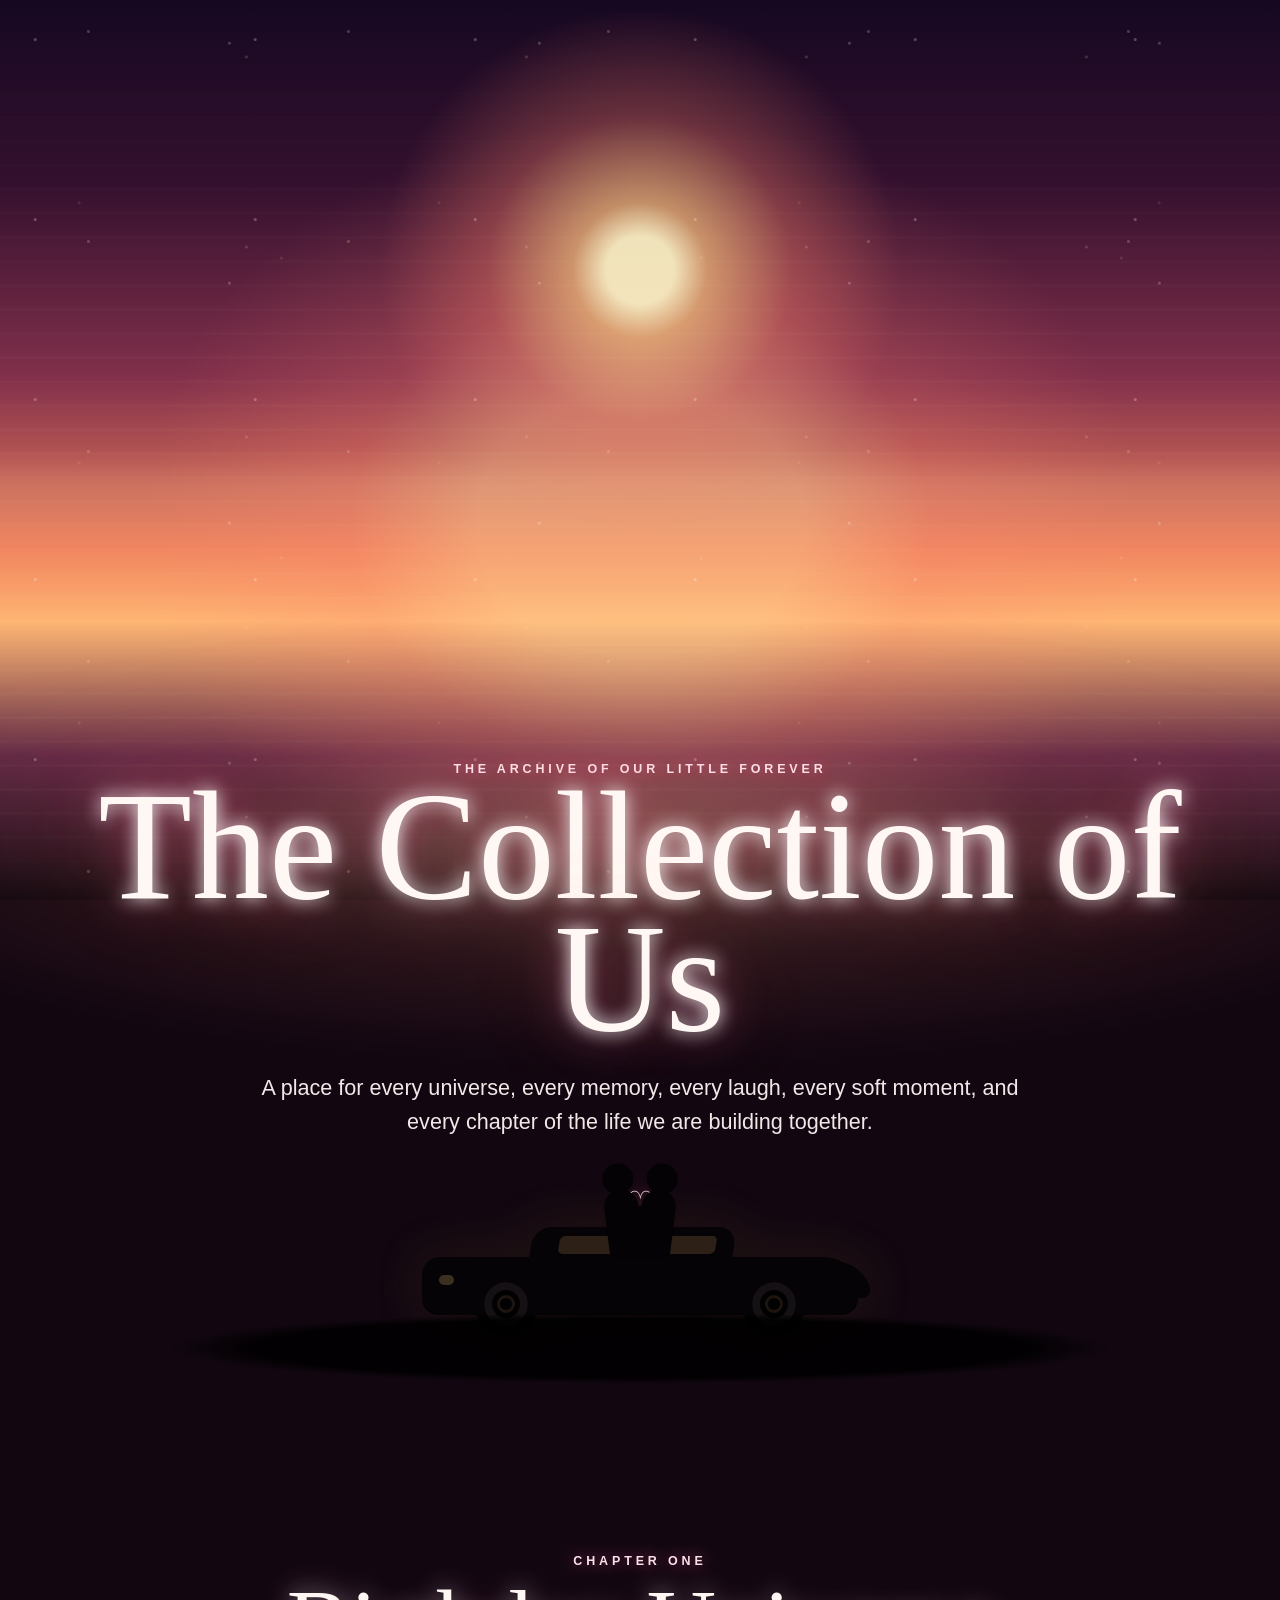
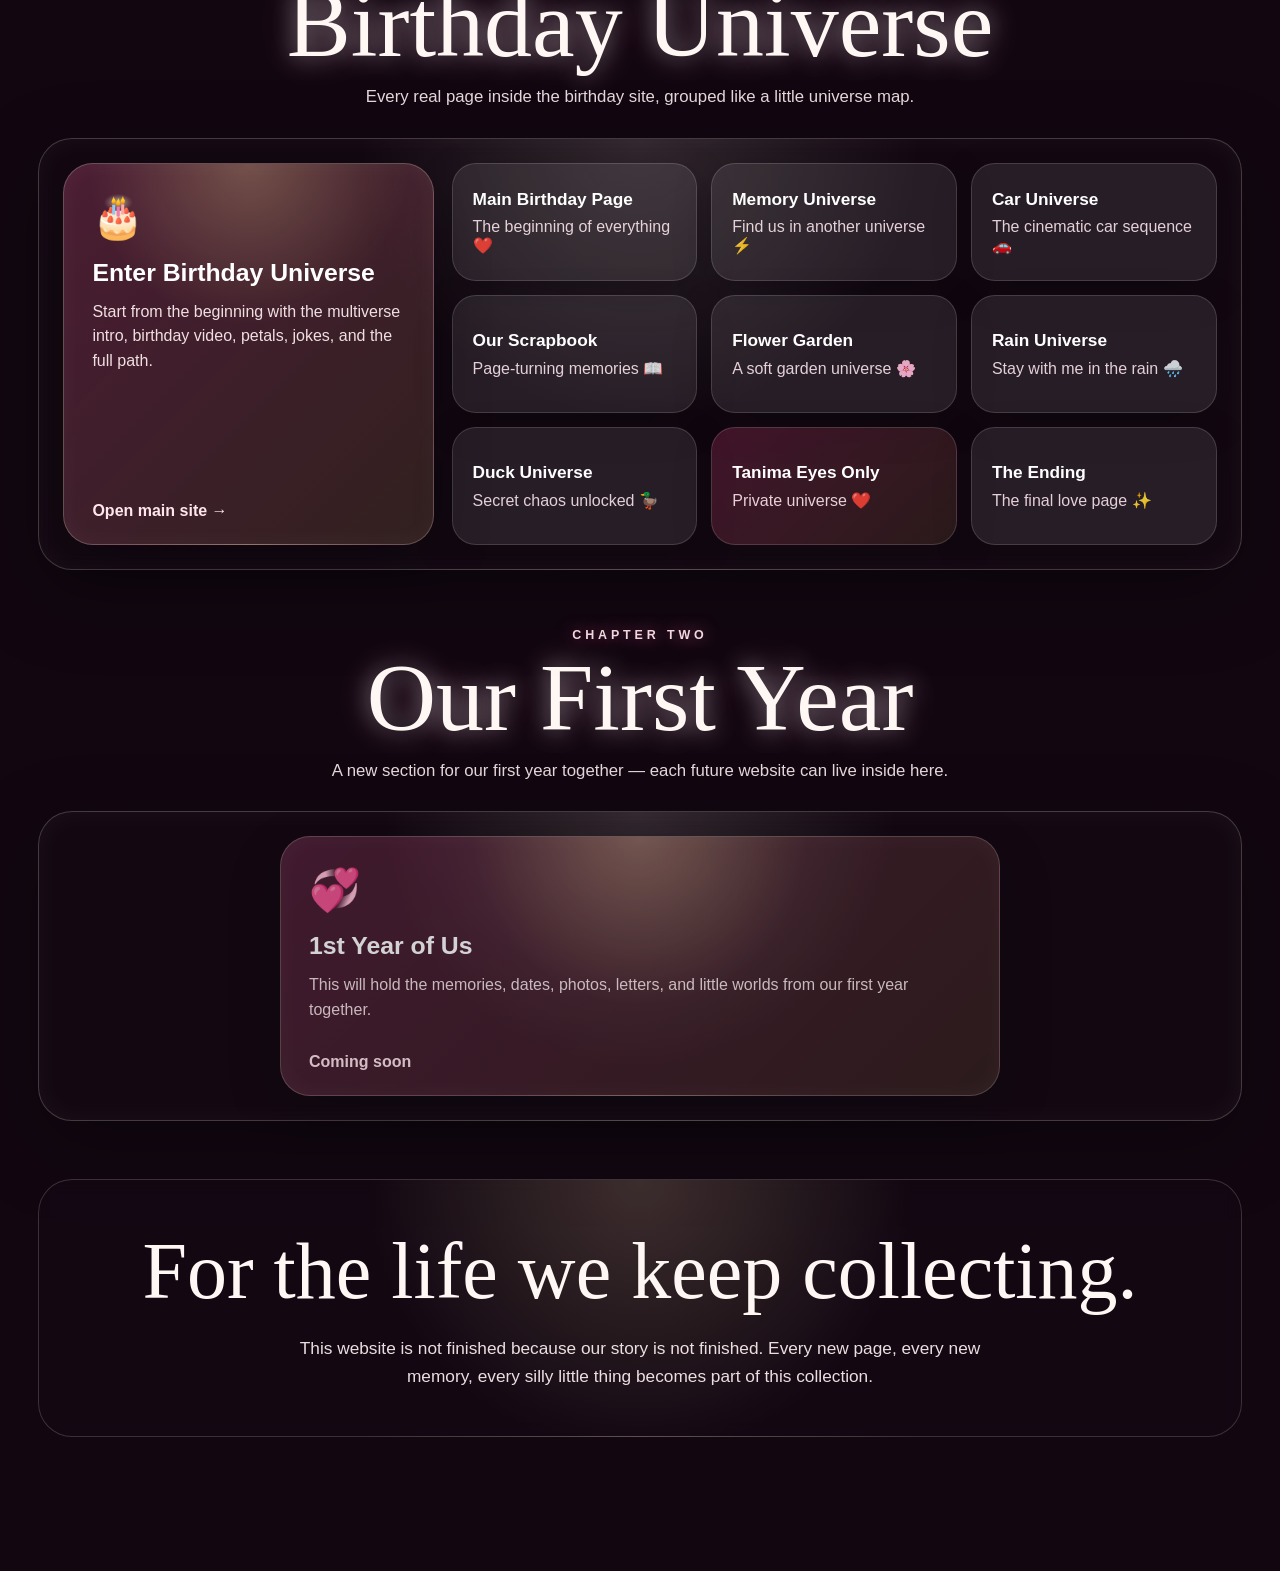
==== commit 5d8ba160: "Add files via upload" ====
--- a/index.html
+++ b/index.html
@@ -20,6 +20,24 @@
         A place for every universe, every memory, every laugh, every soft moment,
         and every chapter of the life we are building together.
       </p>
+
+      <div class="jeep-sunset-scene" aria-hidden="true">
+        <div class="tiny-heart">♡</div>
+        <div class="couple-silhouette">
+          <span class="person person-left"></span>
+          <span class="person person-right"></span>
+        </div>
+        <div class="jeep-silhouette">
+          <span class="jeep-body"></span>
+          <span class="jeep-top"></span>
+          <span class="jeep-hood"></span>
+          <span class="jeep-window front-window"></span>
+          <span class="jeep-window rear-window"></span>
+          <span class="wheel wheel-one"></span>
+          <span class="wheel wheel-two"></span>
+        </div>
+        <div class="hill"></div>
+      </div>
 </section>
 
     <section id="collection" class="collection-section">
--- a/style.css
+++ b/style.css
@@ -151,3 +151,295 @@
     min-height:230px;
   }
 }
+
+
+/* Jeep sunset cover upgrade */
+.hero{
+  min-height:100vh !important;
+  padding:54px 0 0 !important;
+  display:flex !important;
+  flex-direction:column;
+  justify-content:center !important;
+  align-items:center !important;
+  text-align:center;
+  position:relative;
+  overflow:visible;
+}
+
+.hero .kicker{
+  margin-top:0 !important;
+}
+
+.hero h1{
+  position:relative;
+  z-index:3;
+  font-size:clamp(4.6rem,12vw,9.6rem) !important;
+  transform:translateY(-8px);
+}
+
+.hero-text{
+  position:relative;
+  z-index:3;
+  margin:18px auto 0 !important;
+  max-width:760px;
+}
+
+.collection-section:first-of-type{
+  margin-top:22px !important;
+}
+
+.jeep-sunset-scene{
+  position:relative;
+  z-index:3;
+  width:min(900px,92vw);
+  height:210px;
+  margin:34px auto 0;
+  pointer-events:none;
+}
+
+.hill{
+  position:absolute;
+  left:50%;
+  bottom:0;
+  width:105%;
+  height:72px;
+  transform:translateX(-50%);
+  background:
+    radial-gradient(ellipse at center, rgba(0,0,0,.88) 0 58%, transparent 70%);
+  border-radius:50% 50% 0 0;
+  filter:blur(.2px);
+}
+
+.jeep-silhouette{
+  position:absolute;
+  left:50%;
+  bottom:44px;
+  width:min(520px,82vw);
+  height:124px;
+  transform:translateX(-50%);
+  filter:
+    drop-shadow(0 0 18px rgba(0,0,0,.55))
+    drop-shadow(0 0 22px rgba(255,180,110,.13));
+}
+
+.jeep-body{
+  position:absolute;
+  left:8%;
+  bottom:25px;
+  width:84%;
+  height:58px;
+  border-radius:18px 34px 16px 16px;
+  background:#050305;
+}
+
+.jeep-body:before{
+  content:"";
+  position:absolute;
+  left:4%;
+  top:18px;
+  width:15px;
+  height:10px;
+  border-radius:8px;
+  background:rgba(255,210,130,.22);
+  box-shadow:330px 0 0 rgba(255,210,130,.20);
+}
+
+.jeep-top{
+  position:absolute;
+  left:29%;
+  bottom:75px;
+  width:39%;
+  height:38px;
+  border-radius:18px 18px 6px 6px;
+  background:#050305;
+  transform:skewX(-9deg);
+}
+
+.jeep-hood{
+  position:absolute;
+  right:6%;
+  bottom:42px;
+  width:22%;
+  height:36px;
+  border-radius:10px 30px 12px 8px;
+  background:#050305;
+  transform:skewX(14deg);
+}
+
+.jeep-window{
+  position:absolute;
+  bottom:84px;
+  height:22px;
+  border-radius:7px;
+  background:rgba(255,185,118,.16);
+  border:2px solid #050305;
+}
+
+.front-window{
+  left:50%;
+  width:15%;
+  transform:skewX(-10deg);
+}
+
+.rear-window{
+  left:34%;
+  width:14%;
+  transform:skewX(-10deg);
+}
+
+.wheel{
+  position:absolute;
+  bottom:4px;
+  width:64px;
+  height:64px;
+  border-radius:50%;
+  background:#020102;
+  border:10px solid #050305;
+  box-shadow:inset 0 0 0 8px #151013;
+}
+
+.wheel:after{
+  content:"";
+  position:absolute;
+  inset:13px;
+  border-radius:50%;
+  background:#020102;
+  border:3px solid rgba(255,196,130,.10);
+}
+
+.wheel-one{
+  left:18%;
+}
+
+.wheel-two{
+  right:18%;
+}
+
+.couple-silhouette{
+  position:absolute;
+  left:50%;
+  bottom:124px;
+  width:135px;
+  height:92px;
+  transform:translateX(-50%);
+  z-index:4;
+}
+
+.person{
+  position:absolute;
+  bottom:0;
+  width:34px;
+  height:70px;
+  background:#040204;
+  border-radius:16px 16px 10px 10px;
+}
+
+.person:before{
+  content:"";
+  position:absolute;
+  left:50%;
+  top:-27px;
+  width:31px;
+  height:31px;
+  transform:translateX(-50%);
+  border-radius:50%;
+  background:#040204;
+}
+
+.person-left{
+  left:34px;
+  transform:rotate(-7deg);
+}
+
+.person-right{
+  right:34px;
+  transform:rotate(7deg);
+}
+
+.person-left:after,
+.person-right:after{
+  content:"";
+  position:absolute;
+  top:22px;
+  width:45px;
+  height:13px;
+  border-radius:999px;
+  background:#040204;
+}
+
+.person-left:after{
+  right:-35px;
+  transform:rotate(18deg);
+}
+
+.person-right:after{
+  left:-35px;
+  transform:rotate(-18deg);
+}
+
+.tiny-heart{
+  position:absolute;
+  left:50%;
+  top:10px;
+  transform:translateX(-50%);
+  font-size:2rem;
+  color:rgba(255,234,230,.92);
+  text-shadow:
+    0 0 14px rgba(255,115,170,.75),
+    0 0 34px rgba(255,185,115,.34);
+  animation:heartFloat 3.4s ease-in-out infinite;
+}
+
+@keyframes heartFloat{
+  0%,100%{transform:translateX(-50%) translateY(0) scale(1)}
+  50%{transform:translateX(-50%) translateY(-10px) scale(1.08)}
+}
+
+@media(max-width:720px){
+  .hero{
+    min-height:100vh !important;
+    padding-top:38px !important;
+  }
+
+  .jeep-sunset-scene{
+    height:170px;
+    margin-top:24px;
+  }
+
+  .jeep-silhouette{
+    width:92vw;
+    transform:translateX(-50%) scale(.82);
+    bottom:30px;
+  }
+
+  .couple-silhouette{
+    transform:translateX(-50%) scale(.78);
+    bottom:92px;
+  }
+
+  .hill{
+    height:58px;
+  }
+}
+
+@media(max-height:760px){
+  .hero{
+    min-height:auto !important;
+    padding:42px 0 18px !important;
+  }
+
+  .jeep-sunset-scene{
+    height:160px;
+    margin-top:18px;
+  }
+
+  .jeep-silhouette{
+    transform:translateX(-50%) scale(.82);
+    bottom:28px;
+  }
+
+  .couple-silhouette{
+    transform:translateX(-50%) scale(.78);
+    bottom:92px;
+  }
+}
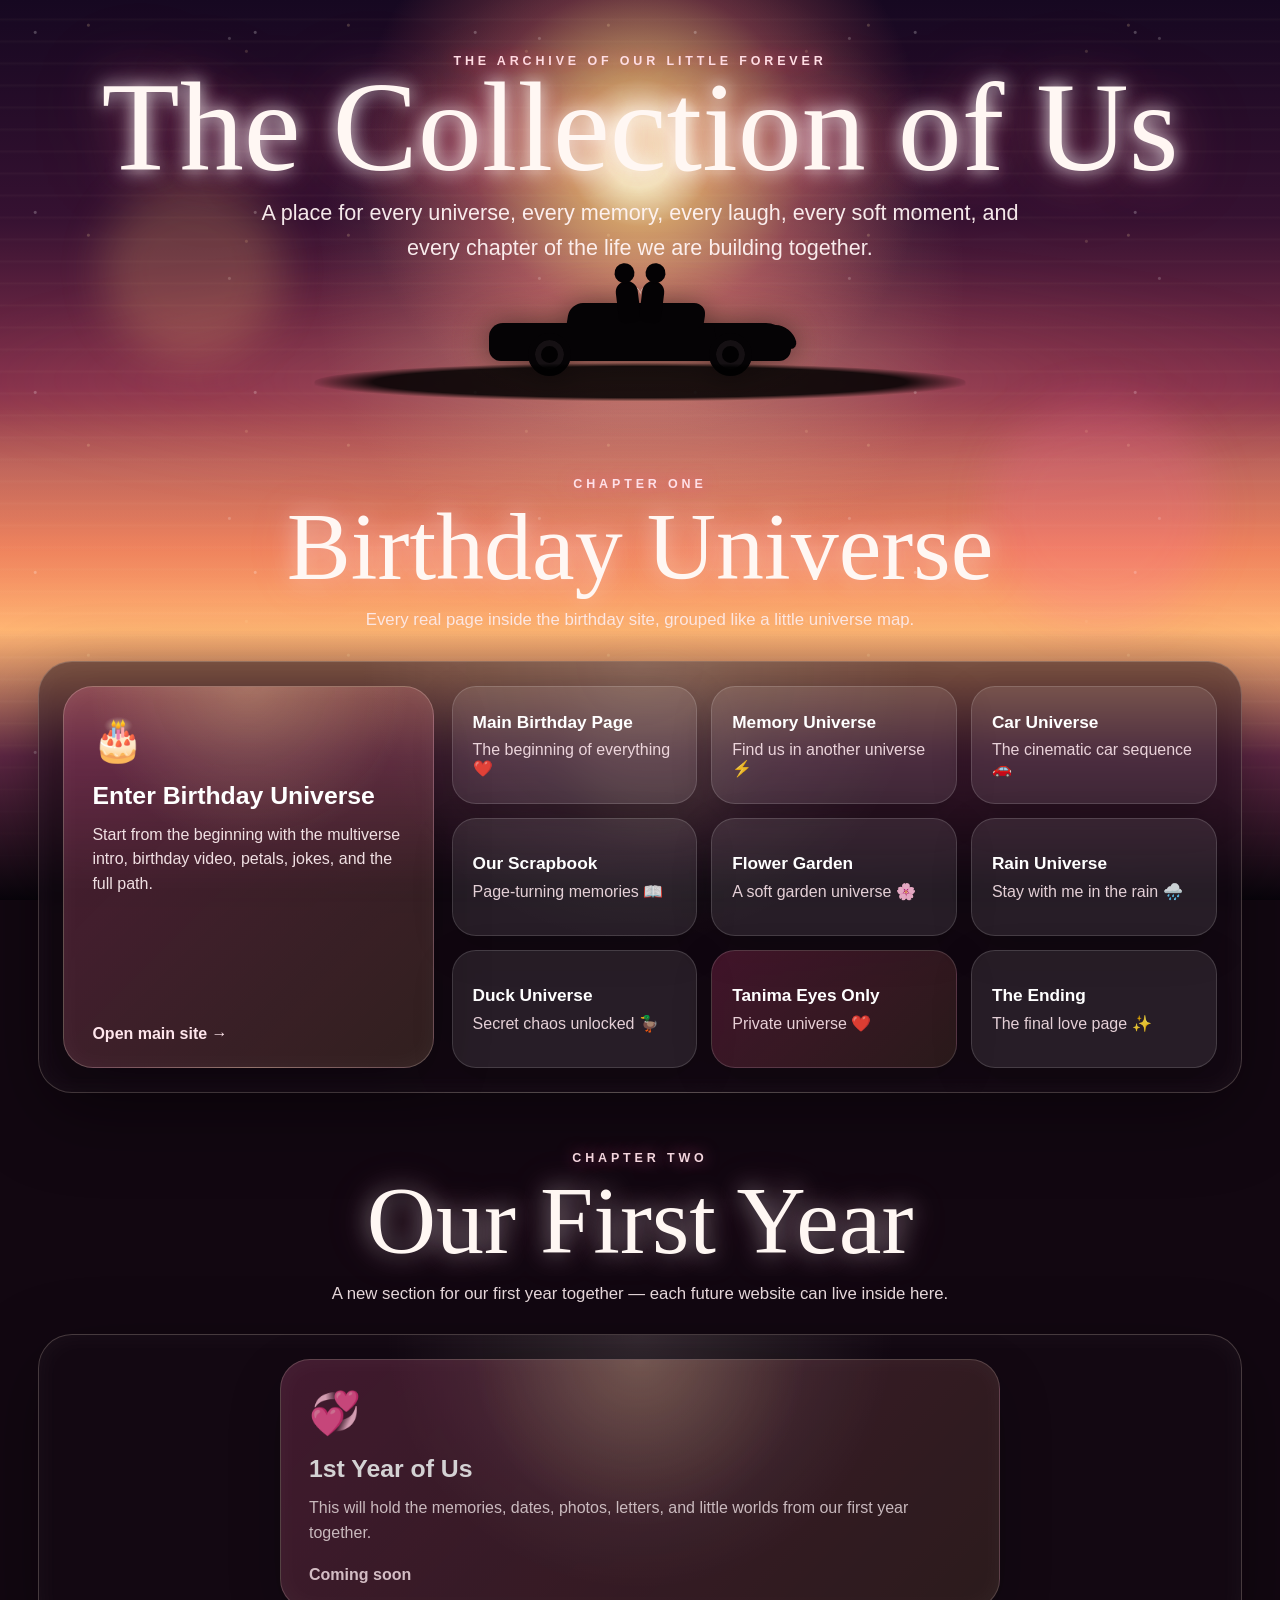
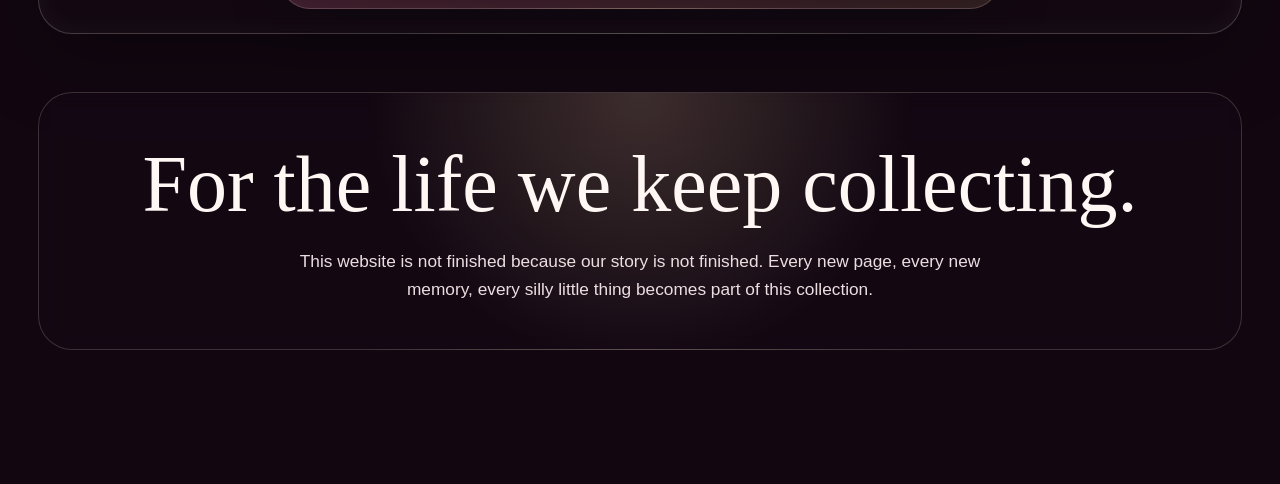
==== commit 185ca5b2: "Add files via upload" ====
--- a/index.html
+++ b/index.html
@@ -21,22 +21,20 @@
         and every chapter of the life we are building together.
       </p>
 
-      <div class="jeep-sunset-scene" aria-hidden="true">
-        <div class="tiny-heart">♡</div>
-        <div class="couple-silhouette">
-          <span class="person person-left"></span>
-          <span class="person person-right"></span>
+      <div class="compact-jeep-scene" aria-hidden="true">
+        <div class="jeep-heart">♡</div>
+        <div class="mini-couple">
+          <span class="mini-person left"></span>
+          <span class="mini-person right"></span>
         </div>
-        <div class="jeep-silhouette">
-          <span class="jeep-body"></span>
-          <span class="jeep-top"></span>
-          <span class="jeep-hood"></span>
-          <span class="jeep-window front-window"></span>
-          <span class="jeep-window rear-window"></span>
-          <span class="wheel wheel-one"></span>
-          <span class="wheel wheel-two"></span>
+        <div class="mini-jeep">
+          <span class="mini-body"></span>
+          <span class="mini-top"></span>
+          <span class="mini-hood"></span>
+          <span class="mini-wheel w1"></span>
+          <span class="mini-wheel w2"></span>
         </div>
-        <div class="hill"></div>
+        <div class="mini-hill"></div>
       </div>
 </section>
 
--- a/style.css
+++ b/style.css
@@ -14,53 +14,24 @@
   z-index:0;
   pointer-events:none;
   background:
-    radial-gradient(circle at 50% 30%, rgba(255,246,199,.90) 0 3.8%, rgba(255,202,128,.65) 7.5%, rgba(255,130,105,.30) 17%, transparent 29%),
-    radial-gradient(ellipse at 50% 58%, rgba(255,218,155,.34) 0 18%, rgba(255,132,112,.20) 32%, transparent 55%),
-    linear-gradient(180deg,#160821 0%,#33102e 20%,#82304b 42%,#ef815c 61%,#ffb774 69%,#5e2744 84%,#08040b 100%);
-}
-
-.sunset-sky:before{
-  content:"";
-  position:absolute;
-  inset:0;
-  background:
-    linear-gradient(180deg, transparent 0 50%, rgba(255,232,178,.16) 54%, rgba(255,152,110,.10) 65%, transparent 78%),
-    repeating-linear-gradient(180deg, transparent 0 20px, rgba(255,235,190,.052) 21px, transparent 24px);
-  opacity:.72;
-  mask-image:linear-gradient(180deg, transparent 0%, black 38%, black 88%, transparent 100%);
-}
-
+    radial-gradient(circle at 50% 24%, rgba(255,238,186,.46), transparent 16%),
+    radial-gradient(circle at 50% 36%, rgba(255,151,100,.34), transparent 30%),
+    radial-gradient(circle at 18% 82%, rgba(255,88,148,.28), transparent 34%),
+    radial-gradient(circle at 85% 76%, rgba(132,119,255,.22), transparent 34%),
+    linear-gradient(180deg,#30112b 0%,#7b3542 35%,#ef8d5f 58%,#4a1836 82%,#08040b 100%);
+}
 .sunset-sky:after{
   content:"";
   position:absolute;
   inset:0;
   background:
-    radial-gradient(circle at 16% 22%,rgba(255,255,255,.78) 1px,transparent 2px),
-    radial-gradient(circle at 34% 15%,rgba(255,226,168,.68) 1px,transparent 2px),
-    radial-gradient(circle at 74% 18%,rgba(255,255,255,.62) 1px,transparent 2px),
-    radial-gradient(circle at 88% 30%,rgba(255,218,158,.55) 1px,transparent 2px),
-    radial-gradient(circle at 22% 78%,rgba(255,214,150,.34) 1px,transparent 2px),
-    radial-gradient(circle at 67% 86%,rgba(255,255,255,.30) 1px,transparent 2px);
-  background-size:220px 180px,260px 210px,310px 240px,280px 190px,360px 260px,420px 300px;
-  opacity:.32;
-  animation:starDrift 48s linear infinite;
-}
-
-body:before{
-  content:"";
-  position:fixed;
-  left:50%;
-  bottom:-18vh;
-  width:140vw;
-  height:48vh;
-  transform:translateX(-50%);
-  z-index:1;
-  pointer-events:none;
-  background:radial-gradient(ellipse at center, rgba(255,215,154,.26), rgba(255,126,106,.11) 38%, transparent 70%);
-  filter:blur(18px);
-}
-
-@keyframes starDrift{from{transform:translateY(0)}to{transform:translateY(-140px)}}to{transform:translateY(-180px)}}
+    radial-gradient(circle,rgba(255,255,255,.82) 1px,transparent 1.8px),
+    radial-gradient(circle,rgba(255,222,156,.70) 1px,transparent 2px);
+  background-size:84px 84px,145px 145px;
+  opacity:.28;
+  animation:starDrift 42s linear infinite;
+}
+@keyframes starDrift{from{transform:translateY(0)}to{transform:translateY(-180px)}}
 .floating-light{
   position:fixed;
   z-index:1;
@@ -74,8 +45,8 @@
 .light-two{width:230px;height:230px;right:5vw;top:44vh;background:rgba(255,104,165,.30);animation-delay:-3s}
 .light-three{width:160px;height:160px;left:45vw;bottom:8vh;background:rgba(255,228,165,.24);animation-delay:-6s}
 @keyframes floatGlow{0%,100%{transform:translateY(0) scale(1)}50%{transform:translateY(-28px) scale(1.08)}}
-.collection-page{position:relative;z-index:2;width:min(1240px,94vw);margin:0 auto;padding:26px 0 76px}
-.hero{min-height:68vh;display:grid;place-items:center;align-content:center;text-align:center;padding:42px 0}
+.collection-page{position:relative;z-index:2;width:min(1240px,94vw);margin:0 auto;padding:42px 0 76px}
+.hero{min-height:92vh;display:grid;place-items:center;align-content:center;text-align:center;padding:42px 0}
 .kicker,.section-heading p{
   margin:0 0 12px;color:#ffe0e8;text-transform:uppercase;letter-spacing:.31em;font-size:.78rem;font-weight:900;text-shadow:0 0 16px rgba(255,110,170,.65)
 }
@@ -83,7 +54,7 @@
   margin:0;font-family:"Brush Script MT","Segoe Script",cursive;font-size:clamp(4rem,12vw,9rem);font-weight:400;line-height:.86;
   text-shadow:0 0 18px rgba(255,255,255,.95),0 0 48px rgba(255,102,165,.56),0 0 100px rgba(255,198,109,.25)
 }
-.hero-text{max-width:760px;margin:26px auto 0;color:#fff4f4;font-size:clamp(1.05rem,2.4vw,1.35rem);line-height:1.6;opacity:.95}
+.hero-text{max-width:760px;margin:26px auto 28px;color:#fff4f4;font-size:clamp(1.05rem,2.4vw,1.35rem);line-height:1.6;opacity:.95}
 .main-enter{
   display:inline-block;padding:16px 28px;border-radius:999px;color:white;text-decoration:none;font-weight:900;border:1px solid rgba(255,235,220,.78);
   background:linear-gradient(135deg,rgba(255,88,150,.62),rgba(255,183,98,.30));
@@ -126,12 +97,225 @@
 .final-note h2{margin:0;font-family:"Brush Script MT","Segoe Script",cursive;font-size:clamp(2.6rem,7vw,5rem);font-weight:400}
 .final-note p{max-width:720px;margin:18px auto 0;color:#fff0f2;line-height:1.6;font-size:1.08rem;opacity:.92}
 @media(max-width:1050px){.birthday-world,.year-card{grid-template-columns:1fr}.sub-grid{grid-template-columns:repeat(2,1fr)}}
-@media(max-width:620px){.collection-page{width:min(94vw,520px);padding-top:26px}.hero{min-height:64vh}.section-card{padding:16px}.sub-grid{grid-template-columns:1fr}.feature-card{min-height:250px}}
-
-
-/* Final spacing + first year cleanup */
-.collection-section{
-  scroll-margin-top:24px;
+@media(max-width:620px){.collection-page{width:min(94vw,520px);padding-top:26px}.hero{min-height:88vh}.section-card{padding:16px}.sub-grid{grid-template-columns:1fr}.feature-card{min-height:250px}}
+
+
+/* Compact sunset title merge — no giant open space */
+.sunset-sky{
+  position:fixed;
+  inset:0;
+  z-index:0;
+  pointer-events:none;
+  background:
+    radial-gradient(circle at 50% 17%, rgba(255,248,200,.92) 0 3.5%, rgba(255,199,118,.68) 7.5%, rgba(255,120,115,.30) 17%, transparent 29%),
+    radial-gradient(ellipse at 50% 31%, rgba(255,222,164,.32), transparent 36%),
+    linear-gradient(180deg,#160821 0%,#351131 24%,#85314c 43%,#ee805b 61%,#ffb774 70%,#5e2744 84%,#08040b 100%) !important;
+}
+
+.sunset-sky:before{
+  content:"";
+  position:absolute;
+  inset:0;
+  background:
+    repeating-linear-gradient(180deg, transparent 0 18px, rgba(255,235,190,.05) 19px, transparent 22px),
+    linear-gradient(180deg, transparent 0 45%, rgba(255,221,160,.16) 52%, rgba(255,142,105,.10) 64%, transparent 78%);
+  opacity:.7;
+  mask-image:linear-gradient(180deg, black 0%, black 78%, transparent 100%);
+}
+
+.sunset-sky:after{
+  content:"";
+  position:absolute;
+  inset:0;
+  background:
+    radial-gradient(circle at 16% 18%,rgba(255,255,255,.78) 1px,transparent 2px),
+    radial-gradient(circle at 34% 12%,rgba(255,226,168,.68) 1px,transparent 2px),
+    radial-gradient(circle at 74% 16%,rgba(255,255,255,.62) 1px,transparent 2px),
+    radial-gradient(circle at 88% 27%,rgba(255,218,158,.55) 1px,transparent 2px);
+  background-size:220px 180px,260px 210px,310px 240px,280px 190px;
+  opacity:.30;
+  animation:starDrift 48s linear infinite;
+}
+
+body:before{
+  content:"";
+  position:fixed;
+  left:50%;
+  top:250px;
+  width:112vw;
+  height:260px;
+  transform:translateX(-50%);
+  z-index:1;
+  pointer-events:none;
+  background:radial-gradient(ellipse at center, rgba(255,215,154,.22), rgba(255,126,106,.09) 42%, transparent 72%);
+  filter:blur(16px);
+}
+
+.collection-page{
+  padding-top:0 !important;
+}
+
+.hero{
+  min-height:auto !important;
+  height:auto !important;
+  padding:54px 0 18px !important;
+  display:flex !important;
+  flex-direction:column !important;
+  justify-content:flex-start !important;
+  align-items:center !important;
+  text-align:center !important;
+}
+
+.hero .kicker{
+  margin-bottom:4px !important;
+}
+
+.hero h1{
+  margin:0 !important;
+  font-size:clamp(3.8rem,10vw,8.1rem) !important;
+  transform:none !important;
+}
+
+.hero-text{
+  margin:14px auto 0 !important;
+  max-width:760px !important;
+}
+
+.collection-section:first-of-type{
+  margin-top:18px !important;
+}
+
+.compact-jeep-scene{
+  position:relative;
+  width:min(620px,88vw);
+  height:118px;
+  margin:18px auto 0;
+  z-index:3;
+  pointer-events:none;
+}
+
+.mini-hill{
+  position:absolute;
+  left:50%;
+  bottom:0;
+  width:105%;
+  height:38px;
+  transform:translateX(-50%);
+  background:radial-gradient(ellipse at center, rgba(0,0,0,.86) 0 58%, transparent 72%);
+  border-radius:50% 50% 0 0;
+}
+
+.mini-jeep{
+  position:absolute;
+  left:50%;
+  bottom:22px;
+  width:min(360px,76vw);
+  height:82px;
+  transform:translateX(-50%);
+  filter:drop-shadow(0 0 15px rgba(0,0,0,.55)) drop-shadow(0 0 18px rgba(255,190,110,.12));
+}
+
+.mini-body{
+  position:absolute;
+  left:8%;
+  bottom:18px;
+  width:84%;
+  height:38px;
+  border-radius:14px 25px 12px 12px;
+  background:#050305;
+}
+
+.mini-top{
+  position:absolute;
+  left:30%;
+  bottom:51px;
+  width:38%;
+  height:25px;
+  border-radius:13px 13px 5px 5px;
+  background:#050305;
+  transform:skewX(-9deg);
+}
+
+.mini-hood{
+  position:absolute;
+  right:7%;
+  bottom:30px;
+  width:22%;
+  height:24px;
+  border-radius:8px 22px 10px 8px;
+  background:#050305;
+  transform:skewX(14deg);
+}
+
+.mini-wheel{
+  position:absolute;
+  bottom:3px;
+  width:43px;
+  height:43px;
+  border-radius:50%;
+  background:#020102;
+  border:7px solid #050305;
+  box-shadow:inset 0 0 0 6px #151013;
+}
+
+.w1{left:19%}
+.w2{right:19%}
+
+.mini-couple{
+  position:absolute;
+  left:50%;
+  bottom:78px;
+  width:90px;
+  height:55px;
+  transform:translateX(-50%);
+  z-index:4;
+}
+
+.mini-person{
+  position:absolute;
+  bottom:0;
+  width:22px;
+  height:42px;
+  background:#040204;
+  border-radius:12px 12px 7px 7px;
+}
+
+.mini-person:before{
+  content:"";
+  position:absolute;
+  left:50%;
+  top:-18px;
+  width:20px;
+  height:20px;
+  transform:translateX(-50%);
+  border-radius:50%;
+  background:#040204;
+}
+
+.mini-person.left{
+  left:22px;
+  transform:rotate(-7deg);
+}
+
+.mini-person.right{
+  right:22px;
+  transform:rotate(7deg);
+}
+
+.jeep-heart{
+  position:absolute;
+  left:50%;
+  top:0;
+  transform:translateX(-50%);
+  font-size:1.55rem;
+  color:rgba(255,240,236,.92);
+  text-shadow:0 0 14px rgba(255,115,170,.75),0 0 30px rgba(255,185,115,.30);
+  animation:heartFloat 3.4s ease-in-out infinite;
+}
+
+@keyframes heartFloat{
+  0%,100%{transform:translateX(-50%) translateY(0) scale(1)}
+  50%{transform:translateX(-50%) translateY(-7px) scale(1.08)}
 }
 
 .single-year-card{
@@ -142,304 +326,34 @@
 
 .first-year-only{
   width:min(720px,100%);
-  min-height:260px;
-  text-align:left;
+  min-height:250px;
 }
 
 @media(max-width:620px){
-  .first-year-only{
-    min-height:230px;
-  }
-}
-
-
-/* Jeep sunset cover upgrade */
-.hero{
-  min-height:100vh !important;
-  padding:54px 0 0 !important;
-  display:flex !important;
-  flex-direction:column;
-  justify-content:center !important;
-  align-items:center !important;
-  text-align:center;
-  position:relative;
-  overflow:visible;
-}
-
-.hero .kicker{
-  margin-top:0 !important;
-}
-
-.hero h1{
-  position:relative;
-  z-index:3;
-  font-size:clamp(4.6rem,12vw,9.6rem) !important;
-  transform:translateY(-8px);
-}
-
-.hero-text{
-  position:relative;
-  z-index:3;
-  margin:18px auto 0 !important;
-  max-width:760px;
-}
-
-.collection-section:first-of-type{
-  margin-top:22px !important;
-}
-
-.jeep-sunset-scene{
-  position:relative;
-  z-index:3;
-  width:min(900px,92vw);
-  height:210px;
-  margin:34px auto 0;
-  pointer-events:none;
-}
-
-.hill{
-  position:absolute;
-  left:50%;
-  bottom:0;
-  width:105%;
-  height:72px;
-  transform:translateX(-50%);
-  background:
-    radial-gradient(ellipse at center, rgba(0,0,0,.88) 0 58%, transparent 70%);
-  border-radius:50% 50% 0 0;
-  filter:blur(.2px);
-}
-
-.jeep-silhouette{
-  position:absolute;
-  left:50%;
-  bottom:44px;
-  width:min(520px,82vw);
-  height:124px;
-  transform:translateX(-50%);
-  filter:
-    drop-shadow(0 0 18px rgba(0,0,0,.55))
-    drop-shadow(0 0 22px rgba(255,180,110,.13));
-}
-
-.jeep-body{
-  position:absolute;
-  left:8%;
-  bottom:25px;
-  width:84%;
-  height:58px;
-  border-radius:18px 34px 16px 16px;
-  background:#050305;
-}
-
-.jeep-body:before{
-  content:"";
-  position:absolute;
-  left:4%;
-  top:18px;
-  width:15px;
-  height:10px;
-  border-radius:8px;
-  background:rgba(255,210,130,.22);
-  box-shadow:330px 0 0 rgba(255,210,130,.20);
-}
-
-.jeep-top{
-  position:absolute;
-  left:29%;
-  bottom:75px;
-  width:39%;
-  height:38px;
-  border-radius:18px 18px 6px 6px;
-  background:#050305;
-  transform:skewX(-9deg);
-}
-
-.jeep-hood{
-  position:absolute;
-  right:6%;
-  bottom:42px;
-  width:22%;
-  height:36px;
-  border-radius:10px 30px 12px 8px;
-  background:#050305;
-  transform:skewX(14deg);
-}
-
-.jeep-window{
-  position:absolute;
-  bottom:84px;
-  height:22px;
-  border-radius:7px;
-  background:rgba(255,185,118,.16);
-  border:2px solid #050305;
-}
-
-.front-window{
-  left:50%;
-  width:15%;
-  transform:skewX(-10deg);
-}
-
-.rear-window{
-  left:34%;
-  width:14%;
-  transform:skewX(-10deg);
-}
-
-.wheel{
-  position:absolute;
-  bottom:4px;
-  width:64px;
-  height:64px;
-  border-radius:50%;
-  background:#020102;
-  border:10px solid #050305;
-  box-shadow:inset 0 0 0 8px #151013;
-}
-
-.wheel:after{
-  content:"";
-  position:absolute;
-  inset:13px;
-  border-radius:50%;
-  background:#020102;
-  border:3px solid rgba(255,196,130,.10);
-}
-
-.wheel-one{
-  left:18%;
-}
-
-.wheel-two{
-  right:18%;
-}
-
-.couple-silhouette{
-  position:absolute;
-  left:50%;
-  bottom:124px;
-  width:135px;
-  height:92px;
-  transform:translateX(-50%);
-  z-index:4;
-}
-
-.person{
-  position:absolute;
-  bottom:0;
-  width:34px;
-  height:70px;
-  background:#040204;
-  border-radius:16px 16px 10px 10px;
-}
-
-.person:before{
-  content:"";
-  position:absolute;
-  left:50%;
-  top:-27px;
-  width:31px;
-  height:31px;
-  transform:translateX(-50%);
-  border-radius:50%;
-  background:#040204;
-}
-
-.person-left{
-  left:34px;
-  transform:rotate(-7deg);
-}
-
-.person-right{
-  right:34px;
-  transform:rotate(7deg);
-}
-
-.person-left:after,
-.person-right:after{
-  content:"";
-  position:absolute;
-  top:22px;
-  width:45px;
-  height:13px;
-  border-radius:999px;
-  background:#040204;
-}
-
-.person-left:after{
-  right:-35px;
-  transform:rotate(18deg);
-}
-
-.person-right:after{
-  left:-35px;
-  transform:rotate(-18deg);
-}
-
-.tiny-heart{
-  position:absolute;
-  left:50%;
-  top:10px;
-  transform:translateX(-50%);
-  font-size:2rem;
-  color:rgba(255,234,230,.92);
-  text-shadow:
-    0 0 14px rgba(255,115,170,.75),
-    0 0 34px rgba(255,185,115,.34);
-  animation:heartFloat 3.4s ease-in-out infinite;
-}
-
-@keyframes heartFloat{
-  0%,100%{transform:translateX(-50%) translateY(0) scale(1)}
-  50%{transform:translateX(-50%) translateY(-10px) scale(1.08)}
-}
-
-@media(max-width:720px){
   .hero{
-    min-height:100vh !important;
-    padding-top:38px !important;
-  }
-
-  .jeep-sunset-scene{
-    height:170px;
-    margin-top:24px;
-  }
-
-  .jeep-silhouette{
-    width:92vw;
+    padding:36px 0 14px !important;
+  }
+
+  .hero h1{
+    font-size:clamp(3.2rem,15vw,5.2rem) !important;
+  }
+
+  .compact-jeep-scene{
+    height:104px;
+    margin-top:14px;
+  }
+
+  .mini-jeep{
     transform:translateX(-50%) scale(.82);
-    bottom:30px;
-  }
-
-  .couple-silhouette{
-    transform:translateX(-50%) scale(.78);
-    bottom:92px;
-  }
-
-  .hill{
-    height:58px;
-  }
-}
-
-@media(max-height:760px){
-  .hero{
-    min-height:auto !important;
-    padding:42px 0 18px !important;
-  }
-
-  .jeep-sunset-scene{
-    height:160px;
-    margin-top:18px;
-  }
-
-  .jeep-silhouette{
-    transform:translateX(-50%) scale(.82);
-    bottom:28px;
-  }
-
-  .couple-silhouette{
-    transform:translateX(-50%) scale(.78);
-    bottom:92px;
-  }
-}
+    bottom:16px;
+  }
+
+  .mini-couple{
+    transform:translateX(-50%) scale(.80);
+    bottom:66px;
+  }
+
+  .collection-section:first-of-type{
+    margin-top:8px !important;
+  }
+}
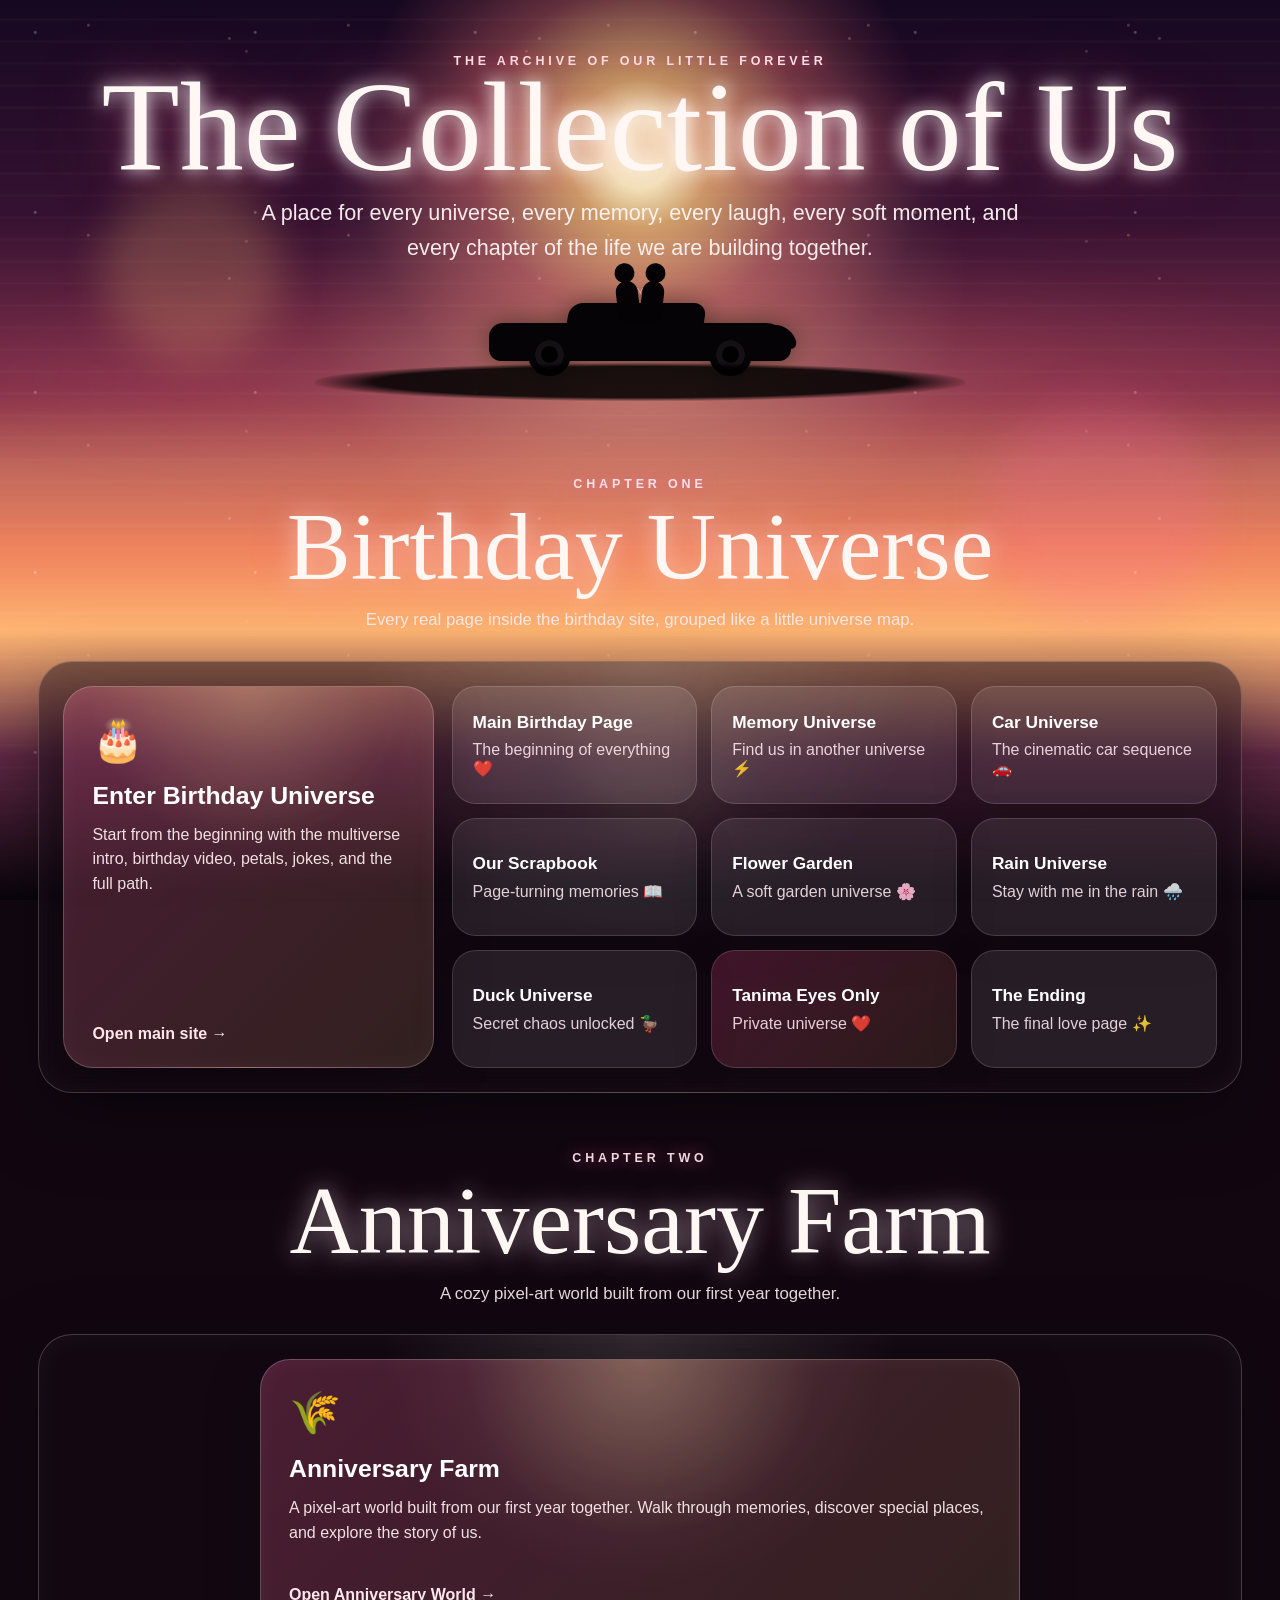
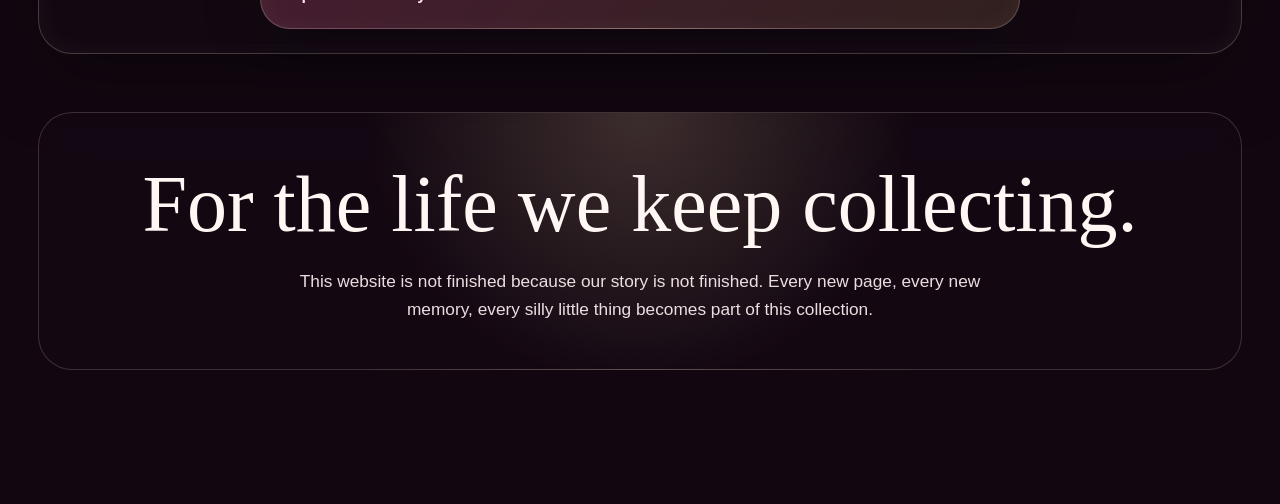
==== commit 91141555: "Add files via upload" ====
--- a/index.html
+++ b/index.html
@@ -5,6 +5,9 @@
   <meta name="viewport" content="width=device-width, initial-scale=1.0" />
   <title>The Collection of Us ❤️</title>
   <link rel="stylesheet" href="style.css" />
+  <link rel="icon" href="favicon.ico" type="image/x-icon">
+  <link rel="icon" type="image/png" sizes="32x32" href="favicon-32.png">
+  <link rel="apple-touch-icon" sizes="180x180" href="favicon-180.png">
 </head>
 <body>
   <div class="sunset-sky" aria-hidden="true"></div>
@@ -105,17 +108,21 @@
     <section class="collection-section">
       <div class="section-heading">
         <p>chapter two</p>
-        <h2>Our First Year</h2>
-        <span>A new section for our first year together — each future website can live inside here.</span>
+        <h2>Anniversary Farm</h2>
+        <span>A cozy pixel-art world built from our first year together.</span>
       </div>
 
       <div class="section-card year-card single-year-card">
-        <article class="feature-card locked first-year-only">
-          <span class="icon">💞</span>
-          <h3>1st Year of Us</h3>
-          <p>This will hold the memories, dates, photos, letters, and little worlds from our first year together.</p>
-          <b>Coming soon</b>
-        </article>
+        <a class="feature-card first-year-only" href="https://ashtonfarmer.github.io/OneYearAnniversary/">
+          <span class="icon">🌾</span>
+          <h3>Anniversary Farm</h3>
+          <p>
+            A pixel-art world built from our first year together.
+            Walk through memories, discover special places,
+            and explore the story of us.
+          </p>
+          <b>Open Anniversary World →</b>
+        </a>
       </div>
     </section>
 
--- a/style.css
+++ b/style.css
@@ -357,3 +357,30 @@
     margin-top:8px !important;
   }
 }
+
+
+/* Anniversary Farm final replacement */
+.single-year-card{
+  display:flex !important;
+  justify-content:center !important;
+  align-items:stretch !important;
+}
+
+.first-year-only{
+  width:min(760px,100%) !important;
+  min-height:270px !important;
+  display:block;
+}
+
+.first-year-only b{
+  position:absolute;
+  left:28px;
+  bottom:24px;
+  color:#ffe6ec;
+}
+
+@media(max-width:620px){
+  .first-year-only{
+    min-height:245px !important;
+  }
+}
